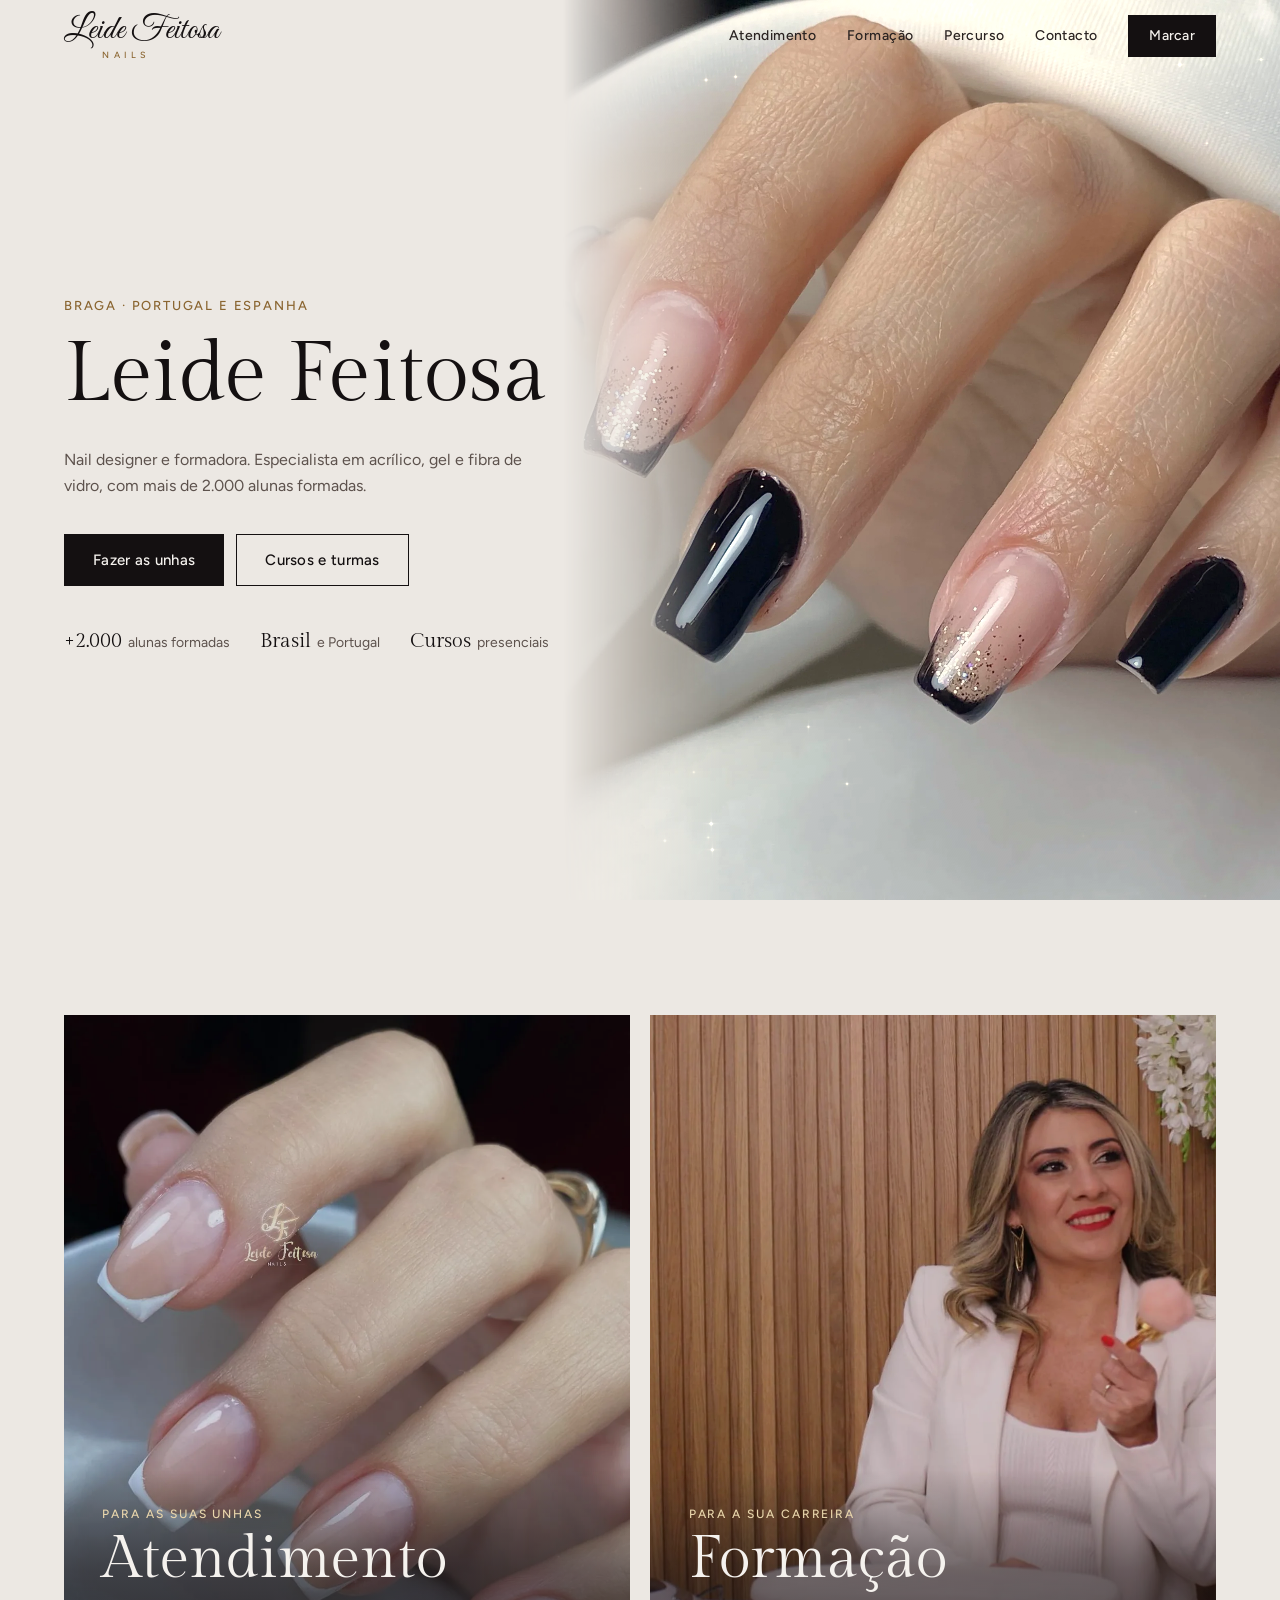
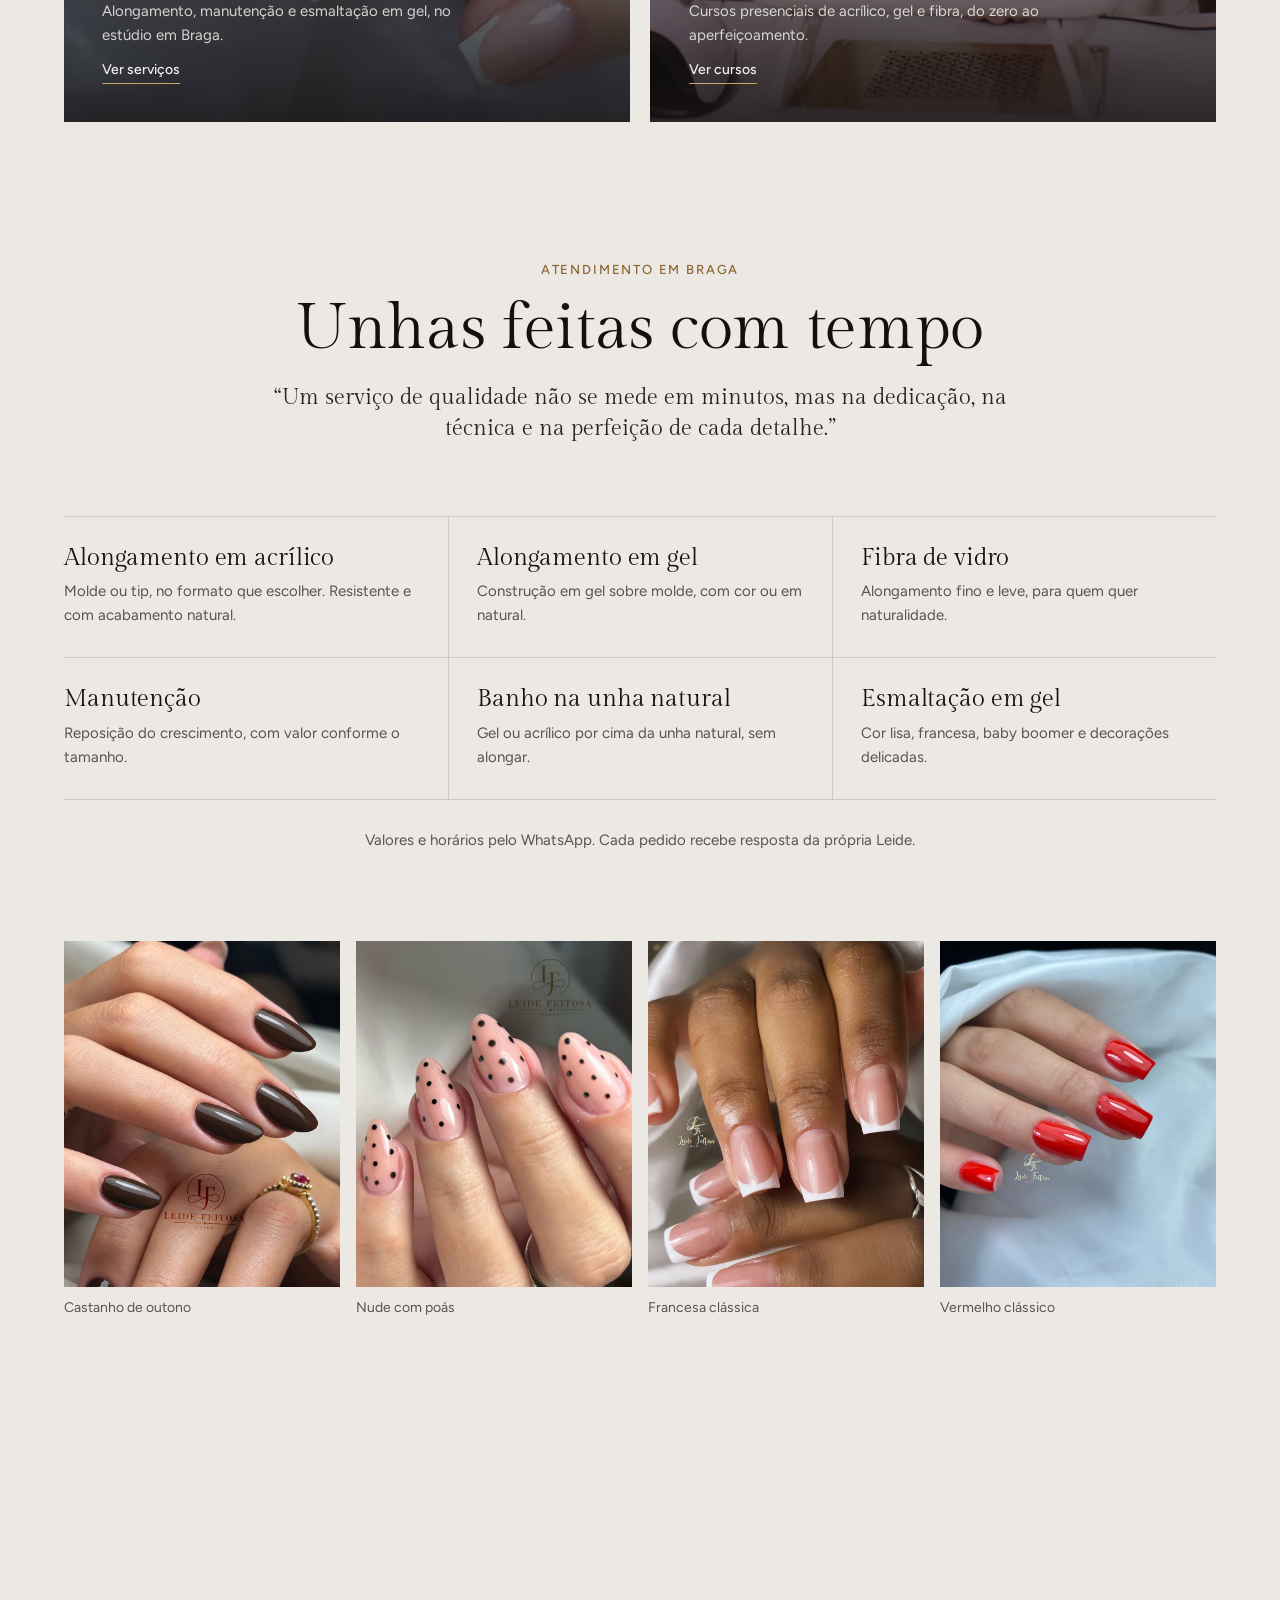
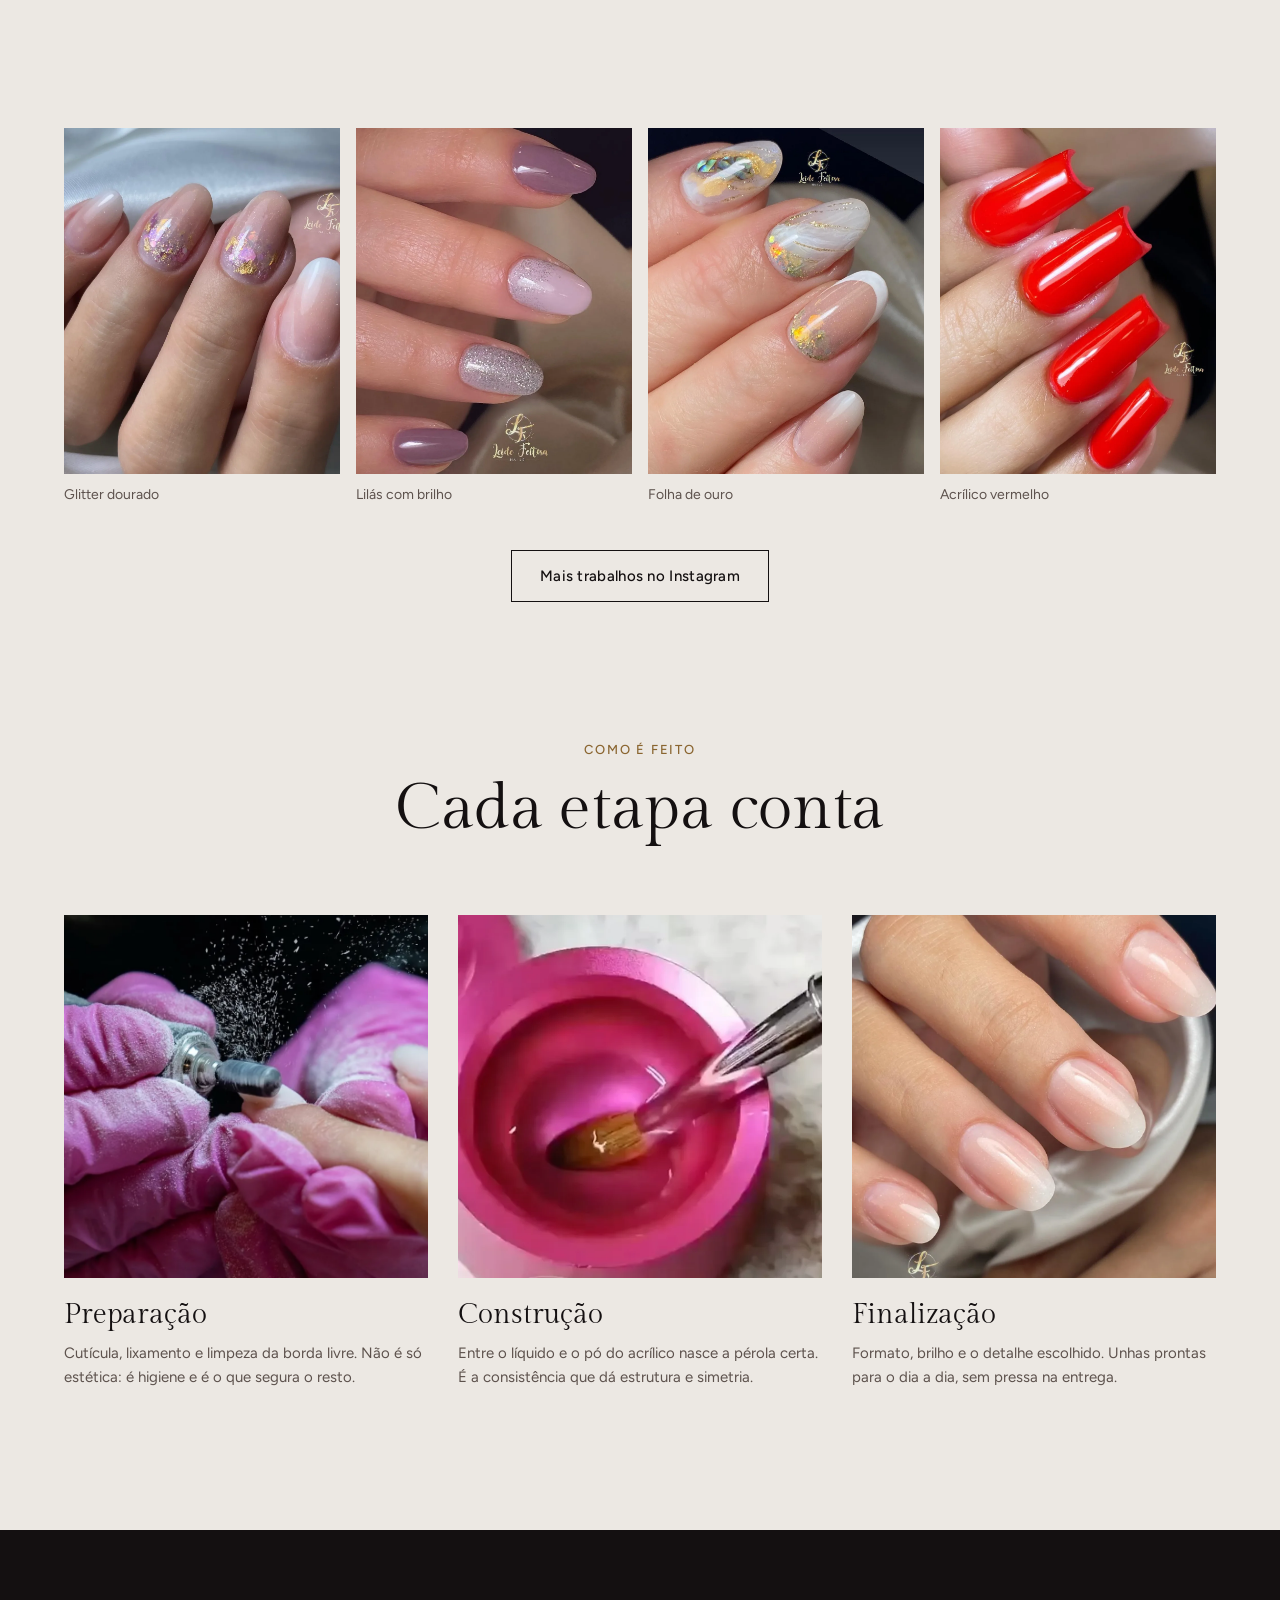
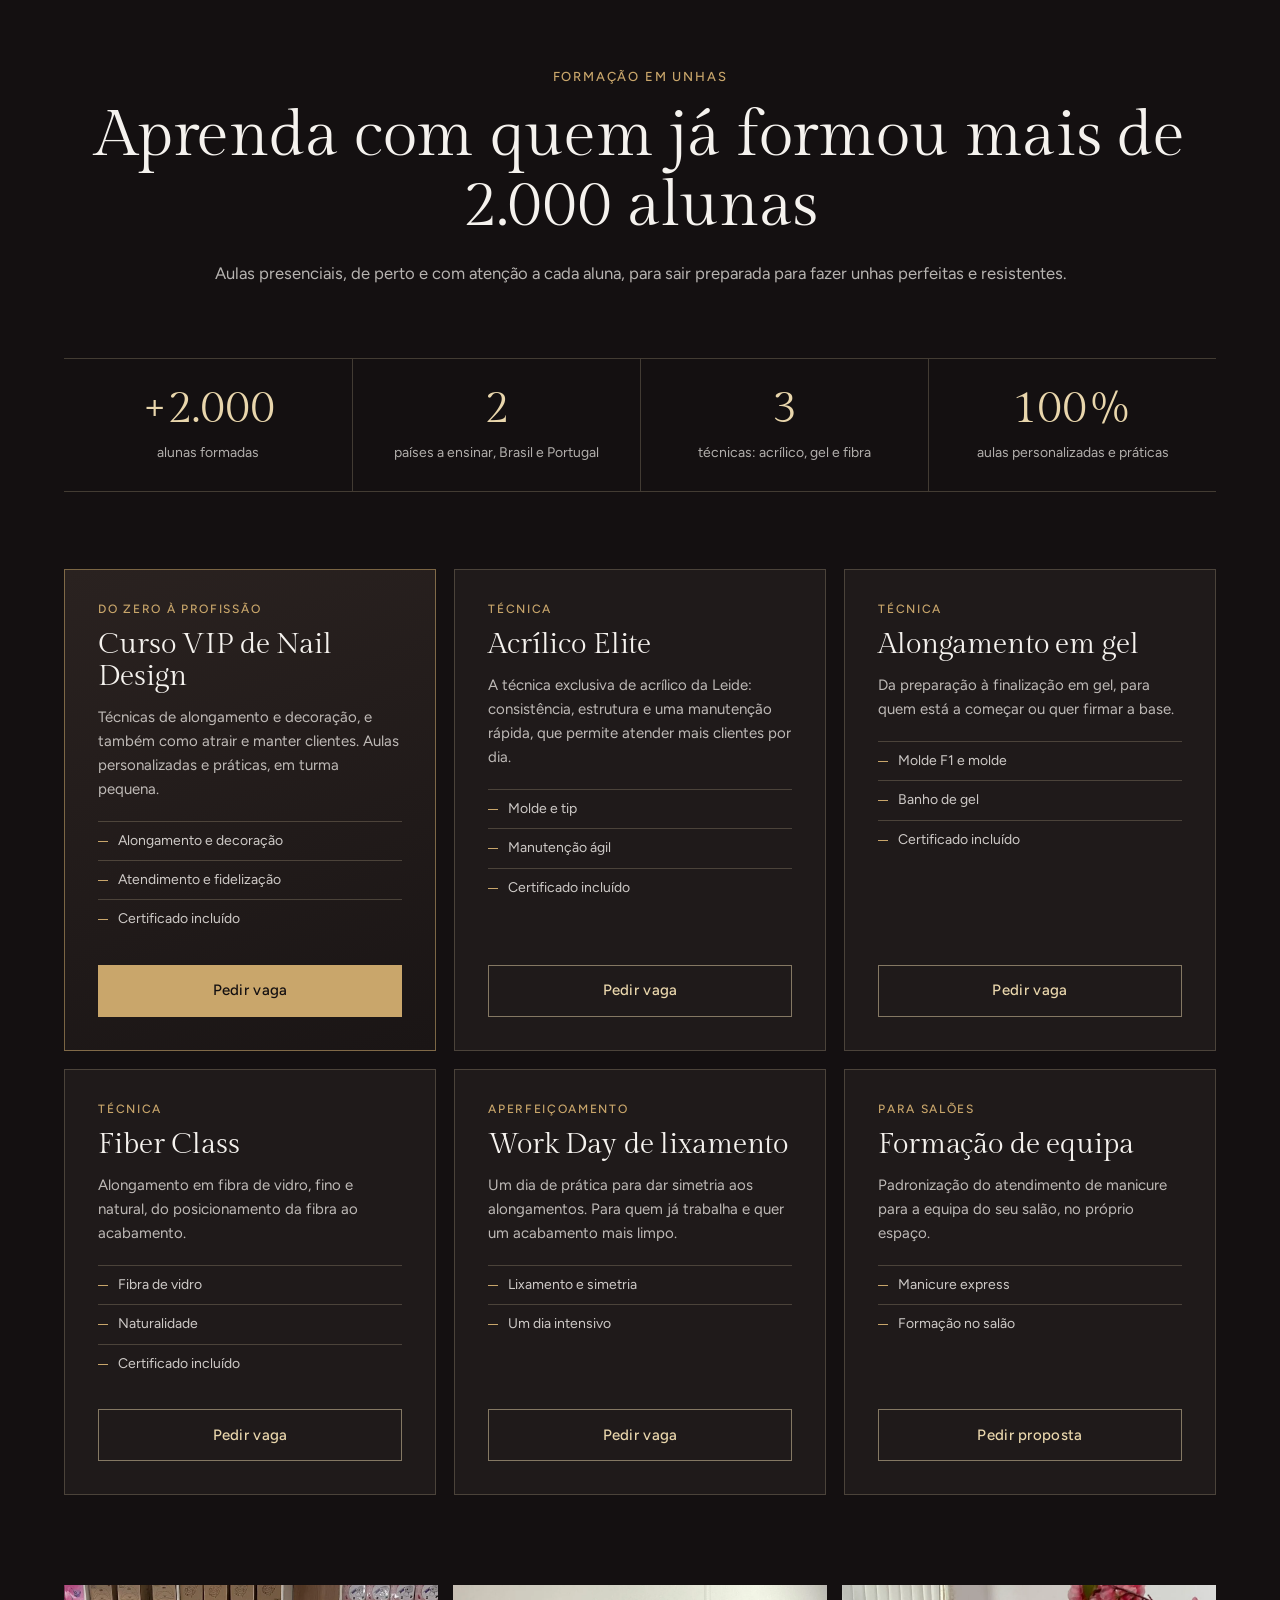
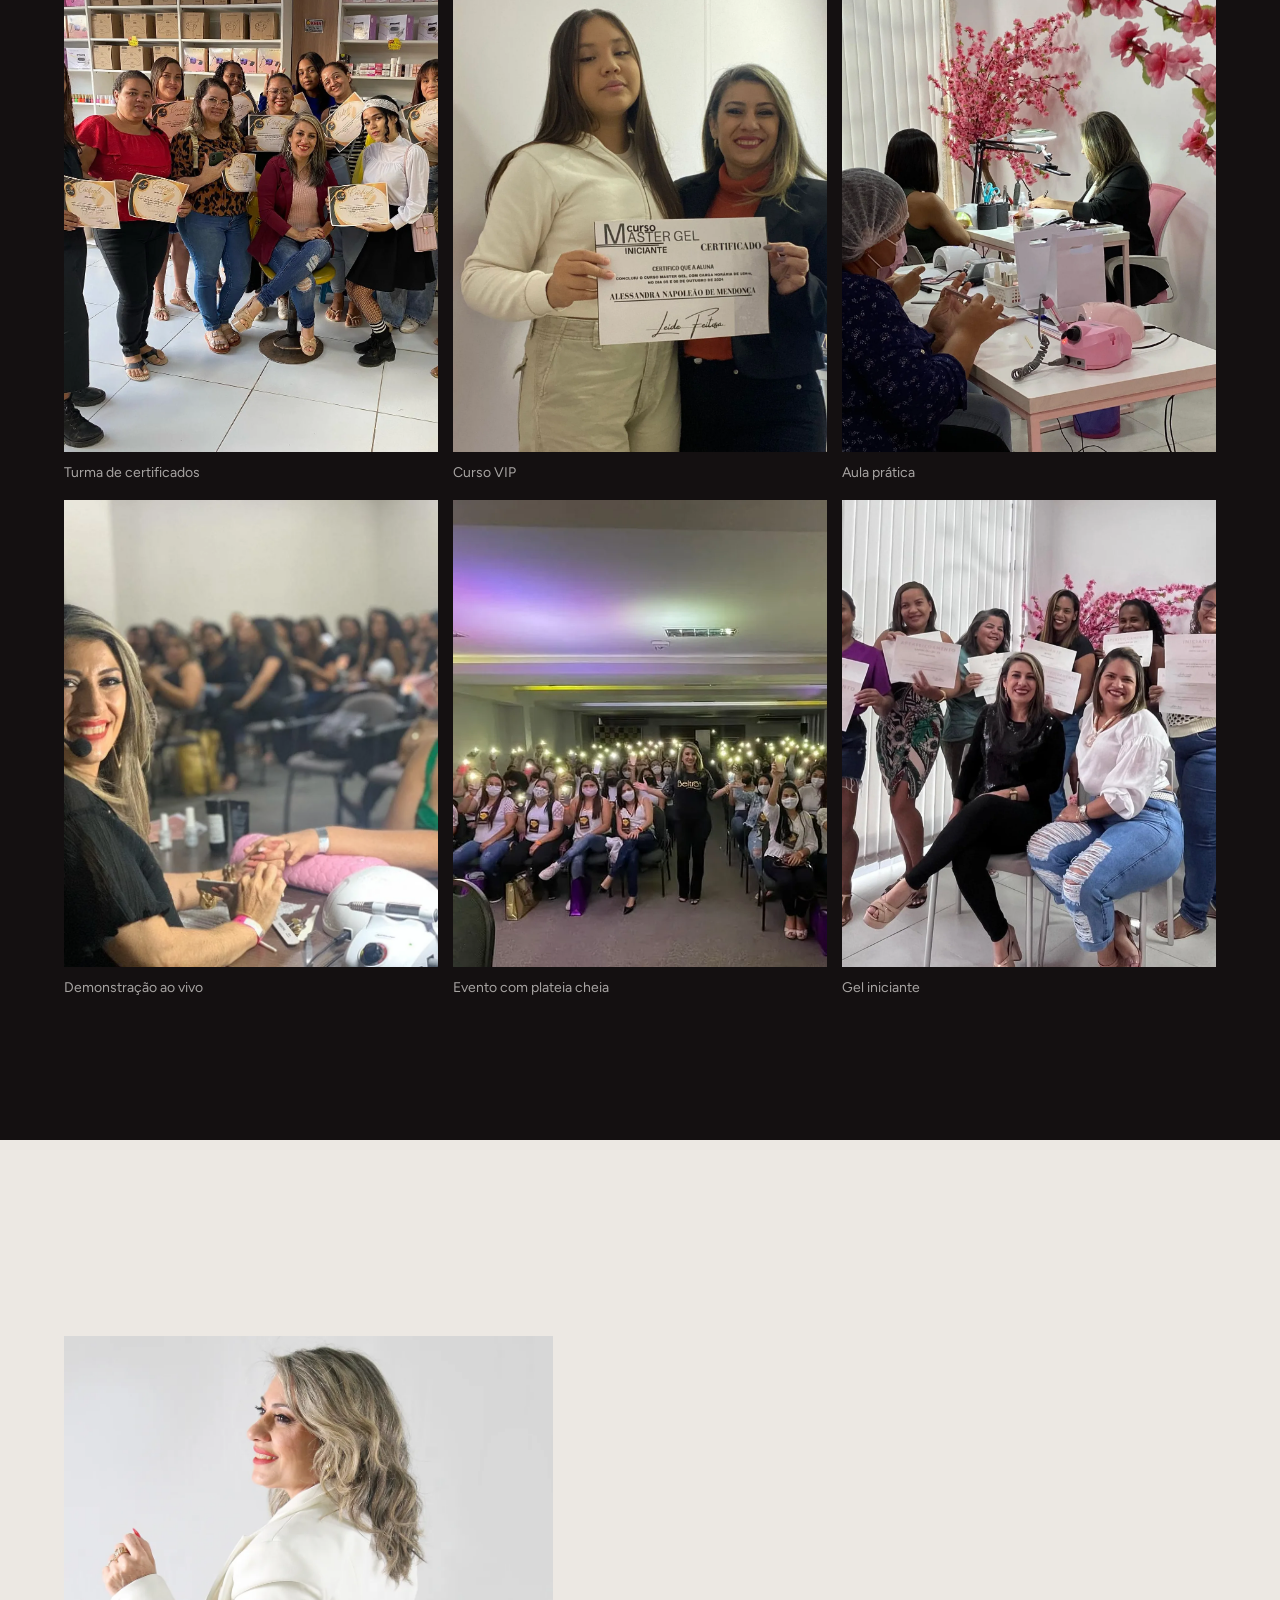
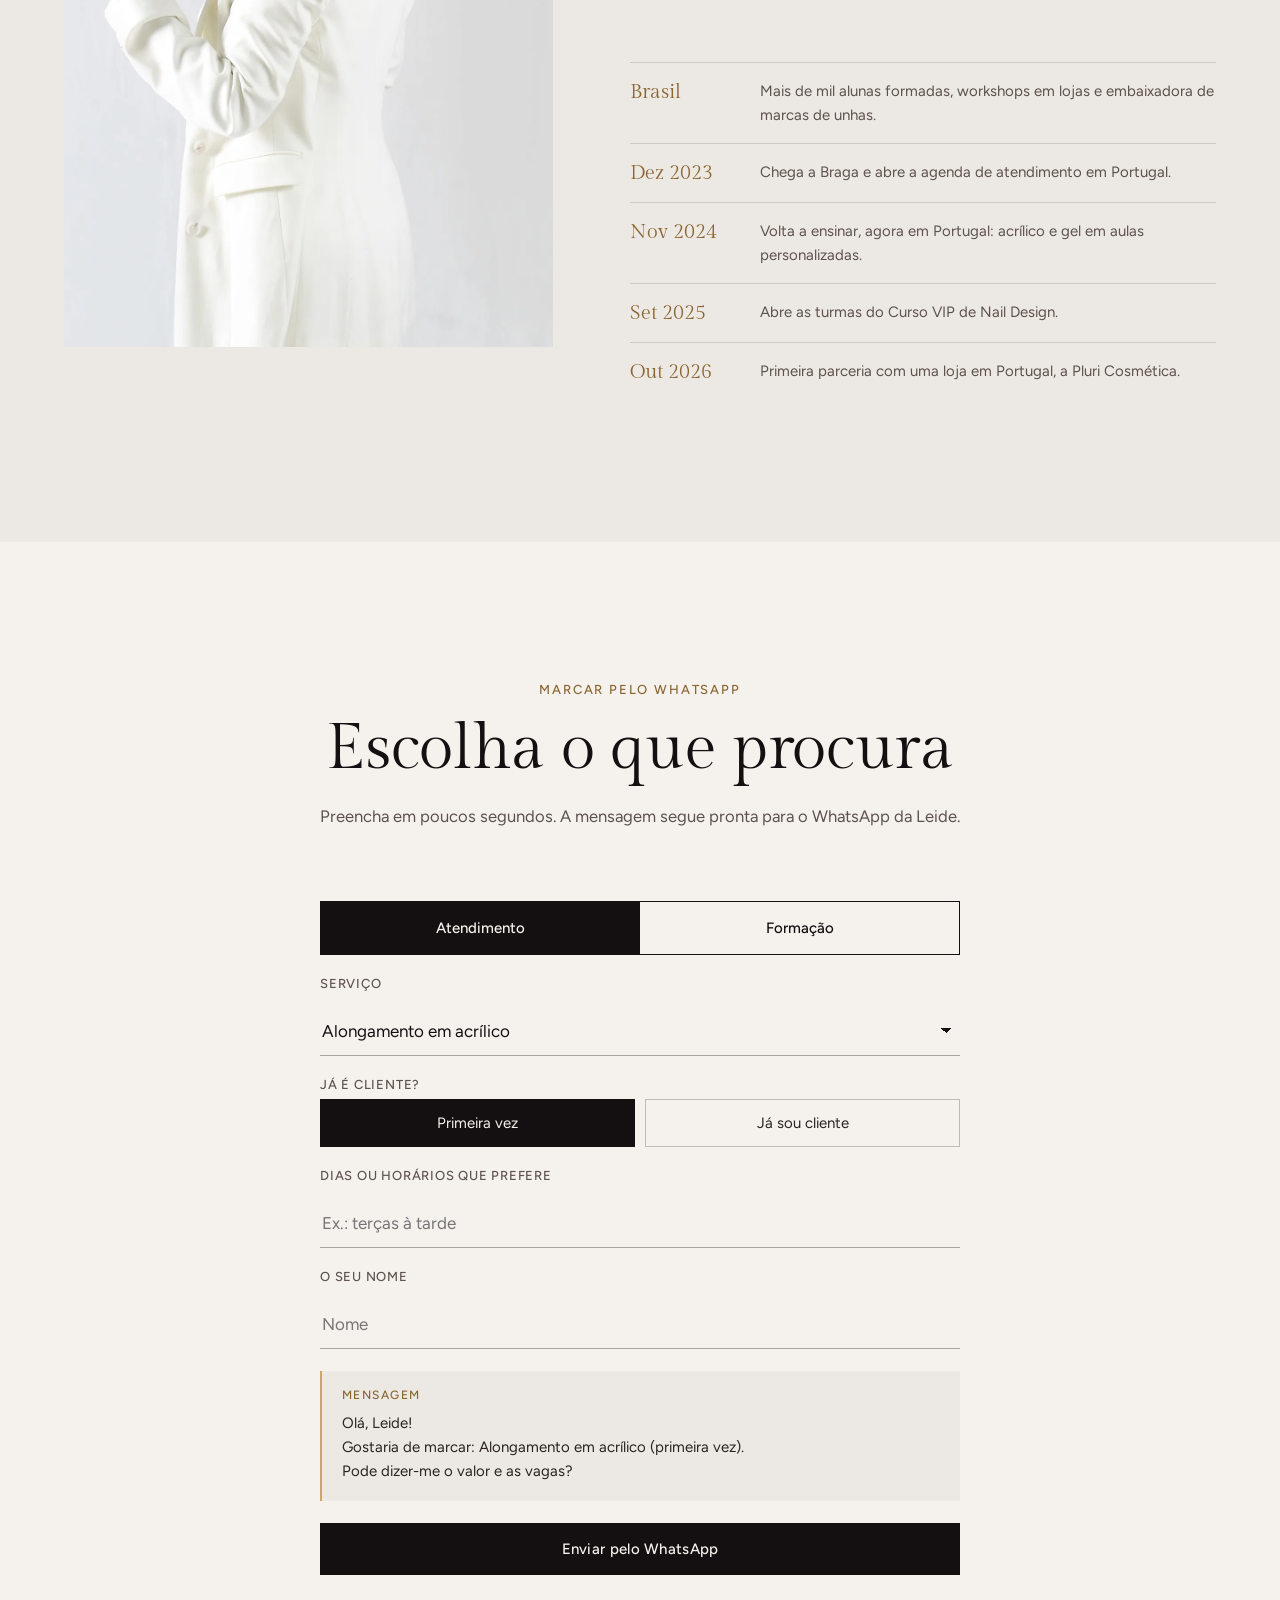
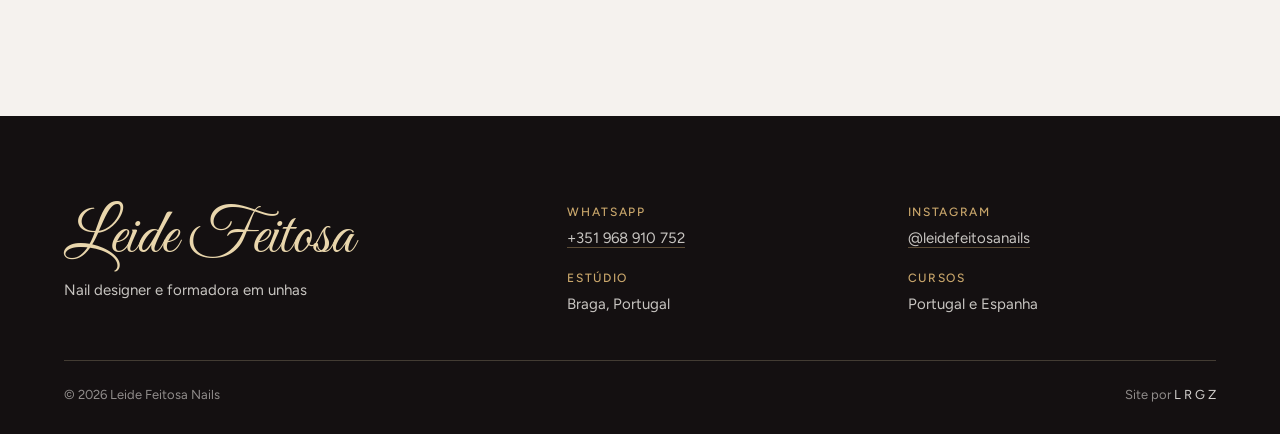
==== index.html @ bc2f5271 "Prévia do site da Leide Feitosa: atendimento + formação, hero com brilho de cetim em shader/MP4 Co-A" ====
<!doctype html>
<html lang="pt-PT">
<head>
<meta charset="utf-8">
<meta name="viewport" content="width=device-width, initial-scale=1, viewport-fit=cover">
<title>Leide Feitosa · Nail Designer e Formadora em Braga</title>
<meta name="description" content="Unhas em acrílico, gel e fibra de vidro em Braga, e cursos presenciais de nail design com a Leide Feitosa, formadora com mais de 2.000 alunas.">
<meta name="robots" content="noindex, nofollow">
<meta name="theme-color" content="#ece8e3">
<meta property="og:title" content="Leide Feitosa · Nail Designer e Formadora">
<meta property="og:description" content="Atendimento em Braga e cursos presenciais de acrílico, gel e fibra.">
<meta property="og:image" content="https://azeugral.github.io/leide-feitosa/assets/img/og.jpg?v=1">
<link rel="icon" href="favicon.svg" type="image/svg+xml">
<link rel="preconnect" href="https://fonts.googleapis.com">
<link rel="preconnect" href="https://fonts.gstatic.com" crossorigin>
<link href="https://fonts.googleapis.com/css2?family=Figtree:wght@400;500;600&family=Gilda+Display&family=Great+Vibes&display=swap" rel="stylesheet">
<link rel="preload" as="image" href="assets/img/hero.webp">
<link rel="stylesheet" href="assets/css/site.css?v=1">
</head>
<body>

<header class="nav" id="nav">
  <a class="marca" href="#topo" aria-label="Leide Feitosa Nails, início">
    <span class="marca-nome">Leide Feitosa</span>
    <span class="marca-sub">Nails</span>
  </a>
  <nav class="nav-links" id="menu" aria-label="Secções">
    <a href="#atendimento">Atendimento</a>
    <a href="#formacao">Formação</a>
    <a href="#percurso">Percurso</a>
    <a href="#marcar">Contacto</a>
    <a class="btn btn-verniz nav-cta" href="#marcar"><span>Marcar</span></a>
  </nav>
  <button class="nav-abrir" id="abrir" aria-expanded="false" aria-controls="menu"><span></span><span></span><span class="sr">Menu</span></button>
</header>

<main>
<section class="hero" id="topo">
  <div class="hero-arte" id="heroArte" data-foco="0.5,0.33">
    <img class="hero-foto" src="assets/img/hero.webp" alt="Mão sobre cetim branco com unhas quadradas em preto brilhante e francesa preta com glitter" width="1800" height="3200">
  </div>
  <div class="hero-texto">
    <p class="hero-local e e1">Braga · Portugal e Espanha</p>
    <h1 class="hero-nome"><span class="linha"><span class="e e2">Leide Feitosa</span></span></h1>
    <p class="hero-sub e e3">Nail designer e formadora. Especialista em acrílico, gel e fibra de vidro, com mais de 2.000 alunas formadas.</p>
    <div class="hero-botoes e e4">
      <a class="btn btn-verniz" href="#atendimento"><span>Fazer as unhas</span></a>
      <a class="btn btn-contorno" href="#formacao"><span>Cursos e turmas</span></a>
    </div>
    <ul class="hero-info e e5">
      <li><b>+2.000</b> alunas formadas</li>
      <li><b>Brasil</b> e Portugal</li>
      <li><b>Cursos</b> presenciais</li>
    </ul>
  </div>
</section>

<section class="portas" aria-label="Atendimento ou formação">
  <a class="porta r" href="#atendimento">
    <span class="porta-img"><img src="assets/img/porta-atendimento.webp" alt="Unhas em francesa clássica sobre cetim" loading="lazy" width="1100" height="1375"></span>
    <span class="porta-txt">
      <span class="porta-chapeu">Para as suas unhas</span>
      <span class="porta-tit">Atendimento</span>
      <span class="porta-desc">Alongamento, manutenção e esmaltação em gel, no estúdio em Braga.</span>
      <span class="porta-link">Ver serviços</span>
    </span>
  </a>
  <a class="porta r" href="#formacao">
    <span class="porta-img"><img src="assets/img/porta-formacao.webp" alt="Leide Feitosa a demonstrar uma técnica na mesa de trabalho" loading="lazy" width="1100" height="1375"></span>
    <span class="porta-txt">
      <span class="porta-chapeu">Para a sua carreira</span>
      <span class="porta-tit">Formação</span>
      <span class="porta-desc">Cursos presenciais de acrílico, gel e fibra, do zero ao aperfeiçoamento.</span>
      <span class="porta-link">Ver cursos</span>
    </span>
  </a>
</section>

<section class="sec atendimento" id="atendimento">
  <div class="cab r">
    <p class="chapeu">Atendimento em Braga</p>
    <h2>Unhas feitas com tempo</h2>
    <p class="cab-txt">“Um serviço de qualidade não se mede em minutos, mas na dedicação, na técnica e na perfeição de cada detalhe.”</p>
  </div>

  <ul class="servicos">
    <li class="r"><h3>Alongamento em acrílico</h3><p>Molde ou tip, no formato que escolher. Resistente e com acabamento natural.</p></li>
    <li class="r"><h3>Alongamento em gel</h3><p>Construção em gel sobre molde, com cor ou em natural.</p></li>
    <li class="r"><h3>Fibra de vidro</h3><p>Alongamento fino e leve, para quem quer naturalidade.</p></li>
    <li class="r"><h3>Manutenção</h3><p>Reposição do crescimento, com valor conforme o tamanho.</p></li>
    <li class="r"><h3>Banho na unha natural</h3><p>Gel ou acrílico por cima da unha natural, sem alongar.</p></li>
    <li class="r"><h3>Esmaltação em gel</h3><p>Cor lisa, francesa, baby boomer e decorações delicadas.</p></li>
  </ul>
  <p class="servicos-nota r">Valores e horários pelo WhatsApp. Cada pedido recebe resposta da própria Leide.</p>

  <div class="trabalhos">
    <figure class="r"><img src="assets/img/t-marrom.webp" alt="Unhas amendoadas em castanho chocolate" loading="lazy" width="1080" height="1350"><figcaption>Castanho de outono</figcaption></figure>
    <figure class="r"><img src="assets/img/t-poas.webp" alt="Unhas nude rosado com poás pretos" loading="lazy" width="1080" height="1350"><figcaption>Nude com poás</figcaption></figure>
    <figure class="r"><img src="assets/img/t-francesa.webp" alt="Francesa clássica em unhas quadradas" loading="lazy" width="1080" height="1350"><figcaption>Francesa clássica</figcaption></figure>
    <figure class="r"><img src="assets/img/t-vermelho.webp" alt="Unhas vermelhas brilhantes" loading="lazy" width="1080" height="1350"><figcaption>Vermelho clássico</figcaption></figure>
    <figure class="r"><img src="assets/img/t-natural.webp" alt="Unhas em baby boomer natural" loading="lazy" width="1080" height="1350"><figcaption>Baby boomer</figcaption></figure>
    <figure class="r"><img src="assets/img/t-preto.webp" alt="Unhas pretas em gel" loading="lazy" width="1080" height="1350"><figcaption>Preto em gel</figcaption></figure>
    <figure class="r"><img src="assets/img/t-azul.webp" alt="Unhas em azul cobalto" loading="lazy" width="1080" height="1350"><figcaption>Azul cobalto</figcaption></figure>
    <figure class="r"><img src="assets/img/t-francesa-marrom.webp" alt="Francesa em castanho com unha de destaque" loading="lazy" width="1080" height="1350"><figcaption>Francesa castanha</figcaption></figure>
    <figure class="r"><img src="assets/img/t-glitter.webp" alt="Unhas nude com glitter dourado" loading="lazy" width="1080" height="1350"><figcaption>Glitter dourado</figcaption></figure>
    <figure class="r"><img src="assets/img/t-lilas.webp" alt="Unhas lilás com glitter" loading="lazy" width="1080" height="1350"><figcaption>Lilás com brilho</figcaption></figure>
    <figure class="r"><img src="assets/img/t-folha-ouro.webp" alt="Unhas com folha de ouro" loading="lazy" width="1080" height="1350"><figcaption>Folha de ouro</figcaption></figure>
    <figure class="r"><img src="assets/img/t-acrilico-vermelho.webp" alt="Alongamento em acrílico vermelho quadrado" loading="lazy" width="1080" height="1350"><figcaption>Acrílico vermelho</figcaption></figure>
  </div>
  <p class="ver-mais r"><a class="btn btn-contorno" href="https://www.instagram.com/leidefeitosanails/" target="_blank" rel="noopener"><span>Mais trabalhos no Instagram</span></a></p>
</section>

<section class="sec etapas">
  <div class="cab r">
    <p class="chapeu">Como é feito</p>
    <h2>Cada etapa conta</h2>
  </div>
  <ol class="etapas-lista">
    <li class="r">
      <img src="assets/img/etapa-lixa.webp" alt="Preparação da unha com broca" loading="lazy" width="800" height="800">
      <h3>Preparação</h3>
      <p>Cutícula, lixamento e limpeza da borda livre. Não é só estética: é higiene e é o que segura o resto.</p>
    </li>
    <li class="r">
      <img src="assets/img/etapa-acrilico.webp" alt="Pincel a recolher a pérola de acrílico" loading="lazy" width="640" height="640">
      <h3>Construção</h3>
      <p>Entre o líquido e o pó do acrílico nasce a pérola certa. É a consistência que dá estrutura e simetria.</p>
    </li>
    <li class="r">
      <img src="assets/img/t-natural.webp" alt="Unhas finalizadas em tom natural" loading="lazy" width="1080" height="1350">
      <h3>Finalização</h3>
      <p>Formato, brilho e o detalhe escolhido. Unhas prontas para o dia a dia, sem pressa na entrega.</p>
    </li>
  </ol>
</section>

<section class="sec formacao" id="formacao">
  <div class="cab r">
    <p class="chapeu">Formação em unhas</p>
    <h2>Aprenda com quem já formou mais de 2.000 alunas</h2>
    <p class="cab-txt">Aulas presenciais, de perto e com atenção a cada aluna, para sair preparada para fazer unhas perfeitas e resistentes.</p>
  </div>

  <ul class="numeros r">
    <li><b>+2.000</b><span>alunas formadas</span></li>
    <li><b>2</b><span>países a ensinar, Brasil e Portugal</span></li>
    <li><b>3</b><span>técnicas: acrílico, gel e fibra</span></li>
    <li><b>100%</b><span>aulas personalizadas e práticas</span></li>
  </ul>

  <div class="cursos">
    <article class="curso r destaque">
      <p class="curso-nivel">Do zero à profissão</p>
      <h3>Curso VIP de Nail Design</h3>
      <p>Técnicas de alongamento e decoração, e também como atrair e manter clientes. Aulas personalizadas e práticas, em turma pequena.</p>
      <ul><li>Alongamento e decoração</li><li>Atendimento e fidelização</li><li>Certificado incluído</li></ul>
      <button class="btn btn-champ" data-curso="Curso VIP de Nail Design"><span>Pedir vaga</span></button>
    </article>
    <article class="curso r">
      <p class="curso-nivel">Técnica</p>
      <h3>Acrílico Elite</h3>
      <p>A técnica exclusiva de acrílico da Leide: consistência, estrutura e uma manutenção rápida, que permite atender mais clientes por dia.</p>
      <ul><li>Molde e tip</li><li>Manutenção ágil</li><li>Certificado incluído</li></ul>
      <button class="btn btn-contorno-claro" data-curso="Acrílico Elite"><span>Pedir vaga</span></button>
    </article>
    <article class="curso r">
      <p class="curso-nivel">Técnica</p>
      <h3>Alongamento em gel</h3>
      <p>Da preparação à finalização em gel, para quem está a começar ou quer firmar a base.</p>
      <ul><li>Molde F1 e molde</li><li>Banho de gel</li><li>Certificado incluído</li></ul>
      <button class="btn btn-contorno-claro" data-curso="Alongamento em gel"><span>Pedir vaga</span></button>
    </article>
    <article class="curso r">
      <p class="curso-nivel">Técnica</p>
      <h3>Fiber Class</h3>
      <p>Alongamento em fibra de vidro, fino e natural, do posicionamento da fibra ao acabamento.</p>
      <ul><li>Fibra de vidro</li><li>Naturalidade</li><li>Certificado incluído</li></ul>
      <button class="btn btn-contorno-claro" data-curso="Fiber Class (fibra de vidro)"><span>Pedir vaga</span></button>
    </article>
    <article class="curso r">
      <p class="curso-nivel">Aperfeiçoamento</p>
      <h3>Work Day de lixamento</h3>
      <p>Um dia de prática para dar simetria aos alongamentos. Para quem já trabalha e quer um acabamento mais limpo.</p>
      <ul><li>Lixamento e simetria</li><li>Um dia intensivo</li></ul>
      <button class="btn btn-contorno-claro" data-curso="Work Day de lixamento"><span>Pedir vaga</span></button>
    </article>
    <article class="curso r">
      <p class="curso-nivel">Para salões</p>
      <h3>Formação de equipa</h3>
      <p>Padronização do atendimento de manicure para a equipa do seu salão, no próprio espaço.</p>
      <ul><li>Manicure express</li><li>Formação no salão</li></ul>
      <button class="btn btn-contorno-claro" data-curso="Formação de equipa para salão"><span>Pedir proposta</span></button>
    </article>
  </div>
  <p class="cursos-dica">Deslize para ver os seis cursos</p>

  <div class="turmas">
    <figure class="r"><img src="assets/img/turma-certificados.webp" alt="Turma de alunas com os certificados na mão" loading="lazy" width="1200" height="1500"><figcaption>Turma de certificados</figcaption></figure>
    <figure class="r"><img src="assets/img/aluna-vip.webp" alt="Aluna com o certificado ao lado da Leide" loading="lazy" width="1200" height="1500"><figcaption>Curso VIP</figcaption></figure>
    <figure class="r"><img src="assets/img/turma-pratica.webp" alt="Alunas em prática nas mesas de manicure" loading="lazy" width="1200" height="1500"><figcaption>Aula prática</figcaption></figure>
    <figure class="r"><img src="assets/img/evento-palco.webp" alt="Leide a demonstrar ao vivo num evento" loading="lazy" width="960" height="1200"><figcaption>Demonstração ao vivo</figcaption></figure>
    <figure class="r"><img src="assets/img/evento-plateia.webp" alt="Plateia de um evento de unhas com as lanternas acesas" loading="lazy" width="843" height="1054"><figcaption>Evento com plateia cheia</figcaption></figure>
    <figure class="r"><img src="assets/img/turma-gel.webp" alt="Turma do curso de gel com certificados" loading="lazy" width="1200" height="1500"><figcaption>Gel iniciante</figcaption></figure>
  </div>
</section>

<section class="sec percurso" id="percurso">
  <div class="percurso-grade">
    <figure class="percurso-retrato r">
      <img src="assets/img/retrato.webp" alt="Leide Feitosa de blazer branco" loading="lazy" width="1100" height="1375">
    </figure>
    <div class="percurso-txt">
      <div class="cab cab-esq r">
        <p class="chapeu">Percurso</p>
        <h2>De Pernambuco a Braga</h2>
      </div>
      <blockquote class="r">“Não coleciono certificados. Coleciono experiências que fazem de mim uma profissional que gosta de evoluir sempre.”</blockquote>
      <ol class="linha-tempo">
        <li class="r"><b>Brasil</b><p>Mais de mil alunas formadas, workshops em lojas e embaixadora de marcas de unhas.</p></li>
        <li class="r"><b>Dez 2023</b><p>Chega a Braga e abre a agenda de atendimento em Portugal.</p></li>
        <li class="r"><b>Nov 2024</b><p>Volta a ensinar, agora em Portugal: acrílico e gel em aulas personalizadas.</p></li>
        <li class="r"><b>Set 2025</b><p>Abre as turmas do Curso VIP de Nail Design.</p></li>
        <li class="r"><b>Out 2026</b><p>Primeira parceria com uma loja em Portugal, a Pluri Cosmética.</p></li>
      </ol>
    </div>
  </div>
</section>

<section class="sec marcar" id="marcar">
  <div class="cab r">
    <p class="chapeu">Marcar pelo WhatsApp</p>
    <h2>Escolha o que procura</h2>
    <p class="cab-txt">Preencha em poucos segundos. A mensagem segue pronta para o WhatsApp da Leide.</p>
  </div>

  <form class="pedido r" id="pedido" novalidate>
    <div class="abas" role="tablist">
      <button type="button" role="tab" class="aba" id="aba-a" aria-selected="true" aria-controls="painel-a" data-aba="atendimento">Atendimento</button>
      <button type="button" role="tab" class="aba" id="aba-f" aria-selected="false" aria-controls="painel-f" data-aba="formacao">Formação</button>
    </div>

    <div class="painel" id="painel-a" role="tabpanel" aria-labelledby="aba-a">
      <label class="campo"><span>Serviço</span>
        <select name="servico">
          <option>Alongamento em acrílico</option><option>Alongamento em gel</option><option>Fibra de vidro</option>
          <option>Manutenção</option><option>Banho na unha natural</option><option>Esmaltação em gel</option><option>Ainda não sei</option>
        </select></label>
      <fieldset class="campo"><legend>Já é cliente?</legend>
        <div class="opcoes"><label><input type="radio" name="cliente" value="primeira vez" checked><span>Primeira vez</span></label><label><input type="radio" name="cliente" value="já sou cliente"><span>Já sou cliente</span></label></div>
      </fieldset>
      <label class="campo"><span>Dias ou horários que prefere</span><input name="quando" placeholder="Ex.: terças à tarde" autocomplete="off"></label>
    </div>

    <div class="painel" id="painel-f" role="tabpanel" aria-labelledby="aba-f" hidden>
      <label class="campo"><span>Curso</span>
        <select name="curso">
          <option>Curso VIP de Nail Design</option><option>Acrílico Elite</option><option>Alongamento em gel</option>
          <option>Fiber Class (fibra de vidro)</option><option>Work Day de lixamento</option><option>Formação de equipa para salão</option><option>Ainda não sei</option>
        </select></label>
      <fieldset class="campo"><legend>Experiência</legend>
        <div class="opcoes"><label><input type="radio" name="nivel" value="nunca fiz unhas" checked><span>Nunca fiz unhas</span></label><label><input type="radio" name="nivel" value="já trabalho com unhas"><span>Já trabalho</span></label></div>
      </fieldset>
      <fieldset class="campo"><legend>Onde</legend>
        <div class="opcoes"><label><input type="radio" name="pais" value="Portugal" checked><span>Portugal</span></label><label><input type="radio" name="pais" value="Espanha"><span>Espanha</span></label></div>
      </fieldset>
    </div>

    <label class="campo"><span>O seu nome</span><input name="nome" autocomplete="given-name" placeholder="Nome"></label>
    <div class="previa" aria-live="polite"><span>Mensagem</span><p id="previa"></p></div>
    <button class="btn btn-verniz btn-largo" type="submit"><span>Enviar pelo WhatsApp</span></button>
  </form>
</section>
</main>

<footer class="rodape">
  <div class="rodape-grade">
    <div>
      <p class="marca-nome rodape-nome">Leide Feitosa</p>
      <p class="rodape-sub">Nail designer e formadora em unhas</p>
    </div>
    <ul class="rodape-info">
      <li><span>WhatsApp</span><a href="https://wa.me/351968910752" target="_blank" rel="noopener">+351 968 910 752</a></li>
      <li><span>Instagram</span><a href="https://www.instagram.com/leidefeitosanails/" target="_blank" rel="noopener">@leidefeitosanails</a></li>
      <li><span>Estúdio</span>Braga, Portugal</li>
      <li><span>Cursos</span>Portugal e Espanha</li>
    </ul>
  </div>
  <div class="rodape-fim">
    <p>© <span id="ano">2026</span> Leide Feitosa Nails</p>
    <p>Site por <a href="https://lrgz.com.br" target="_blank" rel="noopener">L R G Z</a></p>
  </div>
</footer>

<a class="whats-fixo" href="#marcar" aria-label="Marcar pelo WhatsApp"><svg viewBox="0 0 24 24" aria-hidden="true"><path d="M12 2.2A9.7 9.7 0 0 0 3.7 16.9L2.3 21.8l5-1.3A9.7 9.7 0 1 0 12 2.2Zm0 17.7a8 8 0 0 1-4.1-1.1l-.3-.2-3 .8.8-2.9-.2-.3A8 8 0 1 1 12 19.9Zm4.4-6c-.2-.1-1.4-.7-1.7-.8-.2-.1-.4-.1-.5.1l-.8 1c-.1.2-.3.2-.5.1a6.6 6.6 0 0 1-3.3-2.9c-.2-.4.2-.4.7-1.3.1-.2 0-.3 0-.4l-.8-1.8c-.2-.5-.4-.4-.5-.4h-.5a.9.9 0 0 0-.7.3 2.8 2.8 0 0 0-.9 2.1 4.9 4.9 0 0 0 1 2.6 11.2 11.2 0 0 0 4.3 3.8c1.6.7 2.2.7 3 .6a2.6 2.6 0 0 0 1.7-1.2 2.1 2.1 0 0 0 .2-1.2c-.1-.1-.3-.2-.5-.3Z"/></svg></a>

<script src="assets/js/brilho.js?v=1"></script>
<script src="assets/js/site.js?v=1"></script>
</body>
</html>
---- assets/css/site.css ----
/* Leide Feitosa Nails. Cetim quente da foto do topo, verniz preto e o champanhe do logo dela. */
:root{
  --cetim:#ece8e3; --cetim-2:#f5f2ee; --cetim-3:#e2ddd6;
  --verniz:#141011; --verniz-2:#1f1a1a; --tinta:#2a2321; --tinta-2:#5d524d;
  --nude:#d8b9aa; --champ:#c9a66b; --champ-claro:#e9d6ac; --champ-txt:#8a6530;
  --linha:rgba(20,16,17,.14); --linha-clara:rgba(233,214,172,.22);
  --serif:'Gilda Display',Georgia,serif; --sans:'Figtree',system-ui,sans-serif; --script:'Great Vibes',cursive;
  --ease:cubic-bezier(.16,.84,.32,1);
  --pad:clamp(16px,5vw,72px);
  --nav-h:72px;
}
*,*::before,*::after{box-sizing:border-box}
[hidden]{display:none!important}
html{scroll-behavior:smooth;-webkit-text-size-adjust:100%}
body{margin:0;background:var(--cetim);color:var(--tinta);font:400 16px/1.6 var(--sans);overflow-x:hidden}
img{display:block;max-width:100%;height:auto}
a{color:inherit}
h1,h2,h3{font-family:var(--serif);font-weight:400;margin:0;line-height:1.08;letter-spacing:-.005em}
p{margin:0}
.sr{position:absolute;width:1px;height:1px;overflow:hidden;clip:rect(0 0 0 0)}
:focus-visible{outline:2px solid var(--champ);outline-offset:3px}

/* ---------- botões: retos, com o reflexo de verniz a correr ---------- */
.btn{--bg:var(--verniz);--fg:var(--cetim-2);--bd:var(--verniz);
  position:relative;display:inline-flex;align-items:center;justify-content:center;gap:.6em;
  min-height:52px;padding:0 28px;border:1px solid var(--bd);border-radius:0;background:var(--bg);color:var(--fg);
  font:500 15px/1 var(--sans);letter-spacing:.02em;text-decoration:none;cursor:pointer;overflow:hidden;isolation:isolate;
  transition:background .35s var(--ease),color .35s var(--ease),border-color .35s var(--ease),transform .3s var(--ease)}
.btn::after{content:"";position:absolute;inset:-20% auto -20% -60%;width:38%;z-index:-1;
  background:linear-gradient(100deg,transparent,rgba(255,248,232,.32) 45%,rgba(255,248,232,.06) 60%,transparent);
  transform:skewX(-18deg) translateX(0);transition:transform .7s var(--ease)}
.btn:hover::after{transform:skewX(-18deg) translateX(520%)}
.btn:active{transform:translateY(1px) scale(.99)}
.btn-verniz:hover{--bg:#2b2222}
.btn-contorno{--bg:transparent;--fg:var(--verniz)}
.btn-contorno::after{background:linear-gradient(100deg,transparent,rgba(201,166,107,.28) 50%,transparent)}
.btn-contorno:hover{--bg:var(--verniz);--fg:var(--cetim-2)}
.btn-champ{--bg:var(--champ);--fg:var(--verniz);--bd:var(--champ)}
.btn-champ:hover{--bg:var(--champ-claro);--bd:var(--champ-claro)}
.btn-contorno-claro{--bg:transparent;--fg:var(--champ-claro);--bd:rgba(233,214,172,.5)}
.btn-contorno-claro:hover{--bg:var(--champ-claro);--fg:var(--verniz);--bd:var(--champ-claro)}
.btn-largo{width:100%}

/* ---------- nav ---------- */
.nav{position:fixed;inset:0 0 auto;z-index:50;height:var(--nav-h);display:flex;align-items:center;justify-content:space-between;
  padding:0 var(--pad);transition:background .4s var(--ease),box-shadow .4s var(--ease),transform .5s var(--ease)}
.nav.solida{background:rgba(236,232,227,.92);-webkit-backdrop-filter:blur(10px);backdrop-filter:blur(10px);box-shadow:0 1px 0 var(--linha)}
.marca{display:flex;flex-direction:column;align-items:flex-start;text-decoration:none;line-height:1}
.marca-nome{font:400 34px/1 var(--script);color:var(--verniz);white-space:nowrap}
.marca-sub{font:500 9px/1 var(--sans);letter-spacing:.5em;text-transform:uppercase;color:var(--champ-txt);margin:2px 0 0 38px}
.nav-links{display:flex;align-items:center;gap:clamp(18px,2.4vw,36px)}
.nav-links a:not(.btn){font:500 14px/1 var(--sans);letter-spacing:.03em;text-decoration:none;position:relative;padding:6px 0}
.nav-links a:not(.btn)::after{content:"";position:absolute;left:0;right:0;bottom:0;height:1px;background:var(--champ);transform:scaleX(0);transform-origin:left;transition:transform .35s var(--ease)}
.nav-links a:not(.btn):hover::after{transform:scaleX(1)}
.nav-cta{min-height:42px;padding:0 20px;font-size:14px}
.nav-abrir{display:none;width:44px;height:44px;border:0;background:none;padding:0;cursor:pointer;position:relative}
.nav-abrir span:not(.sr){position:absolute;left:10px;right:10px;height:1.5px;background:var(--verniz);transition:transform .35s var(--ease)}
.nav-abrir span:nth-child(1){top:17px}.nav-abrir span:nth-child(2){top:26px}
.nav-abrir[aria-expanded="true"] span:nth-child(1){transform:translateY(4.5px) rotate(45deg)}
.nav-abrir[aria-expanded="true"] span:nth-child(2){transform:translateY(-4.5px) rotate(-45deg)}

/* ---------- hero ---------- */
.hero{position:relative;min-height:100vh;min-height:100svh;display:grid;grid-template-columns:minmax(0,44fr) minmax(0,56fr);background:var(--cetim)}
.hero-arte{grid-column:2;grid-row:1;position:relative;height:100vh;height:100svh;overflow:hidden;
  -webkit-mask-image:linear-gradient(to right,transparent 0,#000 22%);mask-image:linear-gradient(to right,transparent 0,#000 22%);
  clip-path:inset(0 0 0 100%);animation:abreArte 1.6s var(--ease) .1s forwards}
.hero-arte img,.hero-arte canvas,.hero-arte video{position:absolute;inset:0;width:100%;height:100%;object-fit:cover;object-position:50% 25%}
.hero-arte canvas,.hero-arte video{opacity:0;transition:opacity .9s var(--ease)}
.hero-arte .vivo{opacity:1}
@keyframes abreArte{to{clip-path:inset(0 0 0 0)}}
.hero-texto{grid-column:1;grid-row:1;position:relative;z-index:2;align-self:center;
  padding:calc(var(--nav-h) + 4vh) 0 6vh var(--pad);margin-right:-5vw}
.hero-local{font:500 13px/1 var(--sans);letter-spacing:.14em;text-transform:uppercase;color:var(--champ-txt);margin-bottom:clamp(14px,2.4vh,24px)}
.hero-nome{font-size:clamp(52px,min(6.6vw,13vh),128px);line-height:.98;color:var(--verniz)}
.hero-nome .linha{display:block;overflow:hidden;padding-bottom:.06em}
.hero-nome .linha>span{display:block}
.hero-sub{max-width:30em;margin-top:clamp(16px,2.8vh,28px);font-size:clamp(16px,1.25vw,19px);color:var(--tinta-2)}
.hero-botoes{display:flex;flex-wrap:wrap;gap:12px;margin-top:clamp(22px,4vh,40px)}
.hero-info{list-style:none;padding:0;margin:clamp(24px,5vh,52px) 0 0;display:flex;flex-wrap:wrap;gap:10px 30px;font-size:14px;color:var(--tinta-2)}
.hero-info li{display:flex;gap:6px;align-items:baseline}
.hero-info b{font:400 20px/1 var(--serif);color:var(--verniz)}
/* entrada em camadas */
.e{opacity:0;transform:translateY(18px);animation:entra 1s var(--ease) forwards}
.hero-nome .e{transform:translateY(105%);opacity:1}
.e1{animation-delay:.55s}.e2{animation-delay:.7s}.e3{animation-delay:.95s}.e4{animation-delay:1.1s}.e5{animation-delay:1.25s}
@keyframes entra{to{opacity:1;transform:none}}
.nav{animation:navEntra .9s var(--ease) .4s both}
@keyframes navEntra{from{opacity:0;transform:translateY(-12px)}}

/* ---------- portas ---------- */
.portas{display:grid;grid-template-columns:1fr 1fr;gap:clamp(12px,1.6vw,24px);padding:clamp(56px,9vw,120px) var(--pad) 0;max-width:1440px;margin:0 auto}
.porta{position:relative;display:block;text-decoration:none;color:var(--cetim-2);overflow:hidden;background:var(--verniz)}
.porta-img{display:block;aspect-ratio:4/5;overflow:hidden}
.porta-img img{width:100%;height:100%;object-fit:cover;transition:transform 1.2s var(--ease),opacity .6s var(--ease);opacity:.86}
.porta:hover .porta-img img{transform:scale(1.04);opacity:.7}
.porta-txt{position:absolute;inset:auto 0 0;padding:clamp(22px,3vw,44px);display:flex;flex-direction:column;gap:10px;
  background:linear-gradient(to top,rgba(20,16,17,.86),rgba(20,16,17,.5) 60%,transparent)}
.porta-chapeu{font:500 12px/1 var(--sans);letter-spacing:.16em;text-transform:uppercase;color:var(--champ-claro)}
.porta-tit{font:400 clamp(38px,4.6vw,68px)/1 var(--serif)}
.porta-desc{max-width:26em;font-size:15px;color:rgba(245,242,238,.84)}
.porta-link{align-self:flex-start;margin-top:6px;font:500 14px/1 var(--sans);padding-bottom:6px;border-bottom:1px solid var(--champ);transition:color .3s var(--ease)}
.porta:hover .porta-link{color:var(--champ-claro)}

/* ---------- secções ---------- */
.sec{padding:clamp(80px,11vw,150px) var(--pad);max-width:1440px;margin:0 auto}
.cab{text-align:center;max-width:780px;margin:0 auto clamp(40px,6vw,72px)}
.cab-esq{text-align:left;margin-left:0}
.chapeu{font:500 13px/1 var(--sans);letter-spacing:.14em;text-transform:uppercase;color:var(--champ-txt);margin-bottom:18px}
.cab h2{font-size:clamp(36px,5vw,68px);color:var(--verniz)}
.cab-txt{margin-top:20px;font-size:clamp(16px,1.3vw,19px);color:var(--tinta-2)}
.atendimento .cab-txt{font-family:var(--serif);font-size:clamp(19px,1.7vw,24px);line-height:1.4;color:var(--tinta)}

.servicos{list-style:none;padding:0;margin:0 auto;display:grid;grid-template-columns:repeat(3,1fr);border-top:1px solid var(--linha);max-width:1200px}
.servicos li{padding:28px 28px 30px 0;border-bottom:1px solid var(--linha)}
.servicos li:not(:nth-child(3n+1)){padding-left:28px;border-left:1px solid var(--linha)}
.servicos h3{font-size:clamp(22px,1.9vw,27px);color:var(--verniz);margin-bottom:8px}
.servicos p{font-size:15px;color:var(--tinta-2)}
.servicos-nota{text-align:center;margin:28px auto 0;font-size:15px;color:var(--tinta-2)}

.trabalhos{display:grid;grid-template-columns:repeat(4,1fr);gap:clamp(8px,1.2vw,18px);margin-top:clamp(56px,7vw,96px)}
.trabalhos figure,.turmas figure{margin:0}
.trabalhos img{width:100%;aspect-ratio:4/5;object-fit:cover;background:var(--cetim-3);-webkit-user-drag:none;-webkit-touch-callout:none}
.trabalhos figcaption,.turmas figcaption{margin-top:10px;font-size:14px;color:var(--tinta-2)}
.ver-mais{text-align:center;margin-top:44px}

.etapas{padding-top:0}
.etapas-lista{list-style:none;margin:0 auto;padding:0;display:grid;grid-template-columns:repeat(3,1fr);gap:clamp(16px,2.4vw,36px);max-width:1200px}
.etapas-lista img{width:100%;aspect-ratio:1;object-fit:cover;margin-bottom:22px}
.etapas-lista h3{font-size:clamp(24px,2.2vw,32px);color:var(--verniz);margin-bottom:10px}
.etapas-lista p{font-size:15px;color:var(--tinta-2);max-width:30em}

/* formação: secção escura, verniz e champanhe */
.formacao{max-width:none;background:var(--verniz);color:var(--cetim-2)}
.formacao>*{max-width:1300px;margin-left:auto;margin-right:auto}
.formacao .chapeu{color:var(--champ)}
.formacao .cab h2{color:var(--cetim-2)}
.formacao .cab-txt{color:rgba(245,242,238,.72)}
.numeros{list-style:none;padding:0;margin-bottom:clamp(48px,6vw,80px);display:grid;grid-template-columns:repeat(4,1fr);border-top:1px solid var(--linha-clara);border-bottom:1px solid var(--linha-clara)}
.numeros li{padding:26px 20px;text-align:center}
.numeros li+li{border-left:1px solid var(--linha-clara)}
.numeros b{display:block;font:400 clamp(34px,3.6vw,52px)/1 var(--serif);color:var(--champ-claro);margin-bottom:8px}
.numeros span{font-size:14px;color:rgba(245,242,238,.7)}
.cursos{display:grid;grid-template-columns:repeat(3,1fr);gap:clamp(12px,1.4vw,20px)}
.cursos-dica{display:none;margin-top:14px;font-size:13px;color:rgba(245,242,238,.55);text-align:center}
.curso{display:flex;flex-direction:column;padding:clamp(24px,2.6vw,38px);border:1px solid var(--linha-clara);background:var(--verniz-2);transition:border-color .4s var(--ease)}
.curso:hover{border-color:rgba(233,214,172,.5)}
.curso.destaque{background:linear-gradient(160deg,#2a2220,#1a1515);border-color:rgba(201,166,107,.55)}
.curso-nivel{font:500 12px/1 var(--sans);letter-spacing:.14em;text-transform:uppercase;color:var(--champ);margin-bottom:14px}
.curso h3{font-size:clamp(26px,2.3vw,34px);color:var(--cetim-2);margin-bottom:12px}
.curso>p:not(.curso-nivel){font-size:15px;color:rgba(245,242,238,.74)}
.curso ul{list-style:none;padding:0;margin:20px 0 26px;font-size:14px;color:rgba(245,242,238,.82)}
.curso li{padding:8px 0;border-top:1px solid var(--linha-clara)}
.curso li::before{content:"";display:inline-block;width:10px;height:1px;background:var(--champ);vertical-align:middle;margin-right:10px}
.curso .btn{margin-top:auto;align-self:stretch}
.turmas{display:grid;grid-template-columns:repeat(3,1fr);gap:clamp(8px,1.2vw,18px);margin-top:clamp(56px,7vw,96px)}
.turmas img{width:100%;aspect-ratio:4/5;object-fit:cover}
.turmas figcaption{color:rgba(245,242,238,.66)}

.percurso-grade{display:grid;grid-template-columns:minmax(0,5fr) minmax(0,6fr);gap:clamp(32px,6vw,96px);align-items:center;max-width:1240px;margin:0 auto}
.percurso-retrato{margin:0}
.percurso-retrato img{width:100%;aspect-ratio:4/5;object-fit:cover}
.percurso blockquote{margin:0 0 36px;font:400 clamp(22px,2vw,30px)/1.35 var(--serif);color:var(--verniz);padding-left:24px;border-left:1px solid var(--champ)}
.linha-tempo{list-style:none;margin:0;padding:0}
.linha-tempo li{display:grid;grid-template-columns:110px 1fr;gap:20px;padding:16px 0;border-top:1px solid var(--linha)}
.linha-tempo b{font:400 20px/1.3 var(--serif);color:var(--champ-txt);white-space:nowrap}
.linha-tempo p{font-size:15px;color:var(--tinta-2)}

/* marcar */
.marcar{background:var(--cetim-2);max-width:none}
.marcar>*{max-width:640px;margin-left:auto;margin-right:auto}
.marcar .cab{max-width:700px}
.pedido{display:flex;flex-direction:column;gap:22px}
.abas{display:grid;grid-template-columns:1fr 1fr;border:1px solid var(--verniz)}
.aba{min-height:52px;border:0;background:transparent;font:500 15px/1 var(--sans);color:var(--verniz);cursor:pointer;transition:background .35s var(--ease),color .35s var(--ease)}
.aba[aria-selected="true"]{background:var(--verniz);color:var(--cetim-2)}
.painel{display:flex;flex-direction:column;gap:22px}
.campo{display:flex;flex-direction:column;gap:8px;border:0;padding:0;margin:0;min-width:0}
.campo>span,.campo legend{font:500 13px/1 var(--sans);letter-spacing:.06em;text-transform:uppercase;color:var(--tinta-2);padding:0;margin-bottom:8px}
.campo input,.campo select{width:100%;min-height:50px;padding:0 2px;border:0;border-bottom:1px solid rgba(20,16,17,.35);border-radius:0;background:transparent;
  font:400 17px/1.2 var(--sans);color:var(--verniz);-webkit-appearance:none;appearance:none;transition:border-color .3s var(--ease)}
.campo select{background-image:linear-gradient(45deg,transparent 50%,var(--verniz) 50%),linear-gradient(135deg,var(--verniz) 50%,transparent 50%);
  background-position:calc(100% - 14px) 22px,calc(100% - 9px) 22px;background-size:5px 5px;background-repeat:no-repeat;padding-right:28px}
.campo input:focus,.campo select:focus{outline:none;border-color:var(--champ)}
.opcoes{display:grid;grid-template-columns:1fr 1fr;gap:10px}
.opcoes label{position:relative;cursor:pointer}
.opcoes input{position:absolute;opacity:0}
.opcoes span{display:flex;align-items:center;justify-content:center;min-height:48px;padding:0 10px;border:1px solid rgba(20,16,17,.25);font-size:15px;text-align:center;transition:all .3s var(--ease)}
.opcoes input:checked+span{border-color:var(--verniz);background:var(--verniz);color:var(--cetim-2)}
.opcoes input:focus-visible+span{outline:2px solid var(--champ);outline-offset:2px}
.previa{padding:18px 20px;background:var(--cetim);border-left:2px solid var(--champ)}
.previa span{display:block;font:500 12px/1 var(--sans);letter-spacing:.12em;text-transform:uppercase;color:var(--champ-txt);margin-bottom:10px}
.previa p{white-space:pre-line;font-size:15px;color:var(--tinta)}

/* rodapé */
.rodape{background:var(--verniz);color:rgba(245,242,238,.8);padding:clamp(56px,7vw,90px) var(--pad) 28px}
.rodape-grade{max-width:1300px;margin:0 auto;display:grid;grid-template-columns:1fr 1.4fr;gap:40px;padding-bottom:44px;border-bottom:1px solid var(--linha-clara)}
.rodape-nome{color:var(--champ-claro);font-size:clamp(46px,5vw,64px)}
.rodape-sub{margin-top:8px;font-size:15px}
.rodape-info{list-style:none;margin:0;padding:0;display:grid;grid-template-columns:1fr 1fr;gap:22px 32px;font-size:15px}
.rodape-info span{display:block;font:500 12px/1 var(--sans);letter-spacing:.14em;text-transform:uppercase;color:var(--champ);margin-bottom:8px}
.rodape-info a{text-decoration:none;border-bottom:1px solid rgba(201,166,107,.4)}
.rodape-fim{max-width:1300px;margin:0 auto;padding-top:24px;display:flex;justify-content:space-between;gap:16px;font-size:13px;color:rgba(245,242,238,.55)}
.rodape-fim a{color:rgba(245,242,238,.85);text-decoration:none}

.whats-fixo{position:fixed;right:18px;bottom:18px;z-index:40;width:54px;height:54px;display:grid;place-items:center;background:var(--verniz);color:var(--champ-claro);
  box-shadow:0 10px 30px rgba(20,16,17,.25);opacity:0;transform:translateY(16px);pointer-events:none;transition:opacity .4s var(--ease),transform .4s var(--ease)}
.whats-fixo.ver{opacity:1;transform:none;pointer-events:auto}
.whats-fixo svg{width:26px;height:26px;fill:currentColor}

/* revelação ao rolar */
.r{opacity:0;transform:translateY(28px);transition:opacity .9s var(--ease),transform .9s var(--ease)}
.r.ok{opacity:1;transform:none}

/* ---------- responsivo ---------- */
@media (max-width:1100px){
  .cursos{grid-template-columns:repeat(2,1fr)}
  .trabalhos{grid-template-columns:repeat(3,1fr)}
}
@media (max-width:900px){
  :root{--nav-h:64px}
  .marca-nome{font-size:30px}
  .marca-sub{margin-left:32px}
  .nav-abrir{display:block;z-index:2}
  .nav-links{position:fixed;inset:0;flex-direction:column;justify-content:center;gap:26px;background:var(--cetim);
    opacity:0;visibility:hidden;transition:opacity .4s var(--ease),visibility .4s}
  .nav-links.aberto{opacity:1;visibility:visible}
  .nav-links a:not(.btn){font:400 30px/1 var(--serif)}
  .nav-cta{min-height:52px;padding:0 34px;font-size:15px;margin-top:8px}
  .hero{grid-template-columns:1fr;grid-template-rows:auto auto;align-content:start}
  .hero-arte{grid-column:1;grid-row:1;height:58vh;height:58svh;
    -webkit-mask-image:linear-gradient(to bottom,#000 72%,transparent);mask-image:linear-gradient(to bottom,#000 72%,transparent);
    clip-path:inset(0 0 100% 0)}
  .hero-arte img,.hero-arte canvas,.hero-arte video{object-position:50% 10%}
  .hero-texto{grid-column:1;grid-row:2;margin:-7svh 0 0;padding:0 var(--pad) 5svh;align-self:start}
  .hero-local{font-size:12px;margin-bottom:12px}
  .hero-nome{font-size:clamp(44px,13vw,76px)}
  .hero-sub{font-size:16px;margin-top:12px}
  .hero-botoes{margin-top:20px;display:grid;grid-template-columns:1fr 1fr}
  .hero-botoes .btn{padding:0 12px}
  .hero-info{margin-top:22px;display:grid;grid-template-columns:repeat(3,auto);justify-content:space-between;gap:12px;font-size:12.5px;line-height:1.3}
  .hero-info li{flex-direction:column;gap:3px}
  .hero-info b{font-size:19px}
  .portas{grid-template-columns:1fr}
  .porta-img{aspect-ratio:4/4.2}
  .servicos{grid-template-columns:1fr 1fr}
  .servicos li,.servicos li:not(:nth-child(3n+1)){padding:24px 20px 26px 0;border-left:0}
  .servicos li:nth-child(2n){padding-left:20px;border-left:1px solid var(--linha)}
  .etapas-lista{grid-template-columns:1fr;max-width:520px}
  .numeros{grid-template-columns:1fr 1fr}
  .numeros li:nth-child(3){border-left:0}
  .numeros li:nth-child(n+3){border-top:1px solid var(--linha-clara)}
  .turmas{grid-template-columns:1fr 1fr}
  .percurso-grade{grid-template-columns:1fr}
  .percurso-retrato{max-width:520px}
  .rodape-grade{grid-template-columns:1fr}
}
@media (max-width:640px){
  /* cursos em carrossel com encaixe; o overflow-y evita prender o dedo na rolagem vertical */
  .cursos{display:flex;gap:12px;overflow-x:auto;overflow-y:hidden;scroll-snap-type:x mandatory;margin:0 calc(var(--pad) * -1);padding:0 var(--pad) 6px;scroll-padding:0 var(--pad);scrollbar-width:none}
  .cursos::-webkit-scrollbar{display:none}
  .curso{flex:0 0 84%;scroll-snap-align:start}
  .cursos-dica{display:block}
  .trabalhos{grid-template-columns:1fr 1fr}
  .servicos{grid-template-columns:1fr}
  .servicos li:nth-child(2n){padding-left:0;border-left:0}
  .linha-tempo li{grid-template-columns:100px 1fr;gap:12px}
  .linha-tempo b{font-size:18px}
  .rodape{padding-bottom:96px}
  .rodape-info{grid-template-columns:1fr}
  .rodape-fim{flex-direction:column}
}
@media (max-width:360px){
  .hero-botoes{gap:8px}
  .hero-botoes .btn{padding:0 6px;font-size:14px;min-height:48px}
  .numeros b{font-size:30px}
}
/* celulares baixos: a foto cede espaço para o topo caber inteiro */
@media (max-width:900px) and (max-height:700px) and (orientation:portrait){
  .hero-arte{height:50vh;height:50svh}
  .hero-texto{margin-top:-6svh;padding-bottom:3svh}
  .hero-sub{font-size:15px;line-height:1.5}
}
/* telas baixas deitadas (celular de lado) */
@media (max-height:520px) and (orientation:landscape){
  .hero{grid-template-columns:minmax(0,52fr) minmax(0,48fr)}
  .hero-arte{grid-column:2;grid-row:1;height:100vh;height:100svh;clip-path:inset(0 0 0 100%);
    -webkit-mask-image:linear-gradient(to right,transparent 0,#000 22%);mask-image:linear-gradient(to right,transparent 0,#000 22%)}
  .hero-texto{grid-column:1;grid-row:1;margin:0 -8vw 0 0;padding:calc(var(--nav-h) + 8px) 0 16px var(--pad);align-self:center}
  .hero-nome{font-size:clamp(34px,11vh,60px)}
  .hero-sub{font-size:14px;margin-top:8px}
  .hero-botoes{margin-top:14px;display:flex}
  .hero-botoes .btn{min-height:44px}
  .hero-info{display:none}
}
@media (prefers-reduced-motion:reduce){
  *,*::before,*::after{animation-duration:.01ms!important;animation-delay:0s!important;transition-duration:.01ms!important}
  .r{opacity:1;transform:none}
}
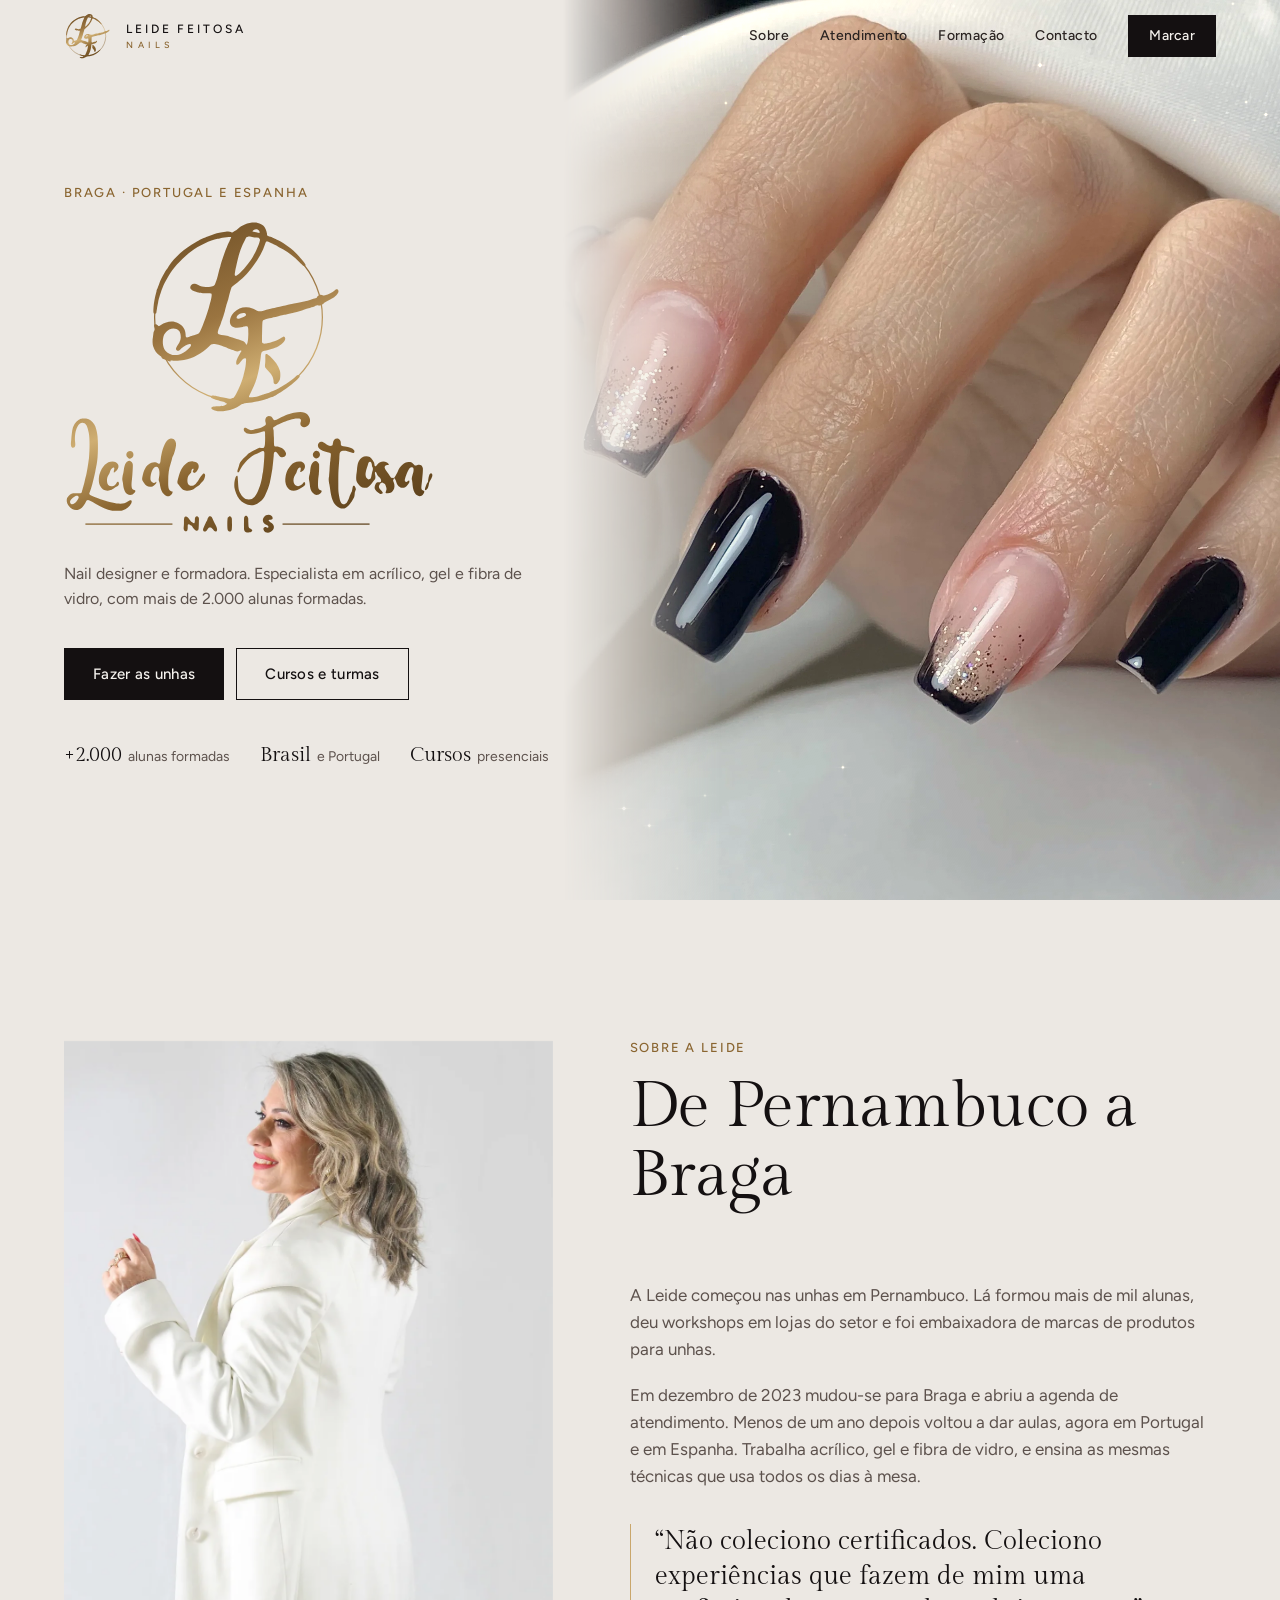
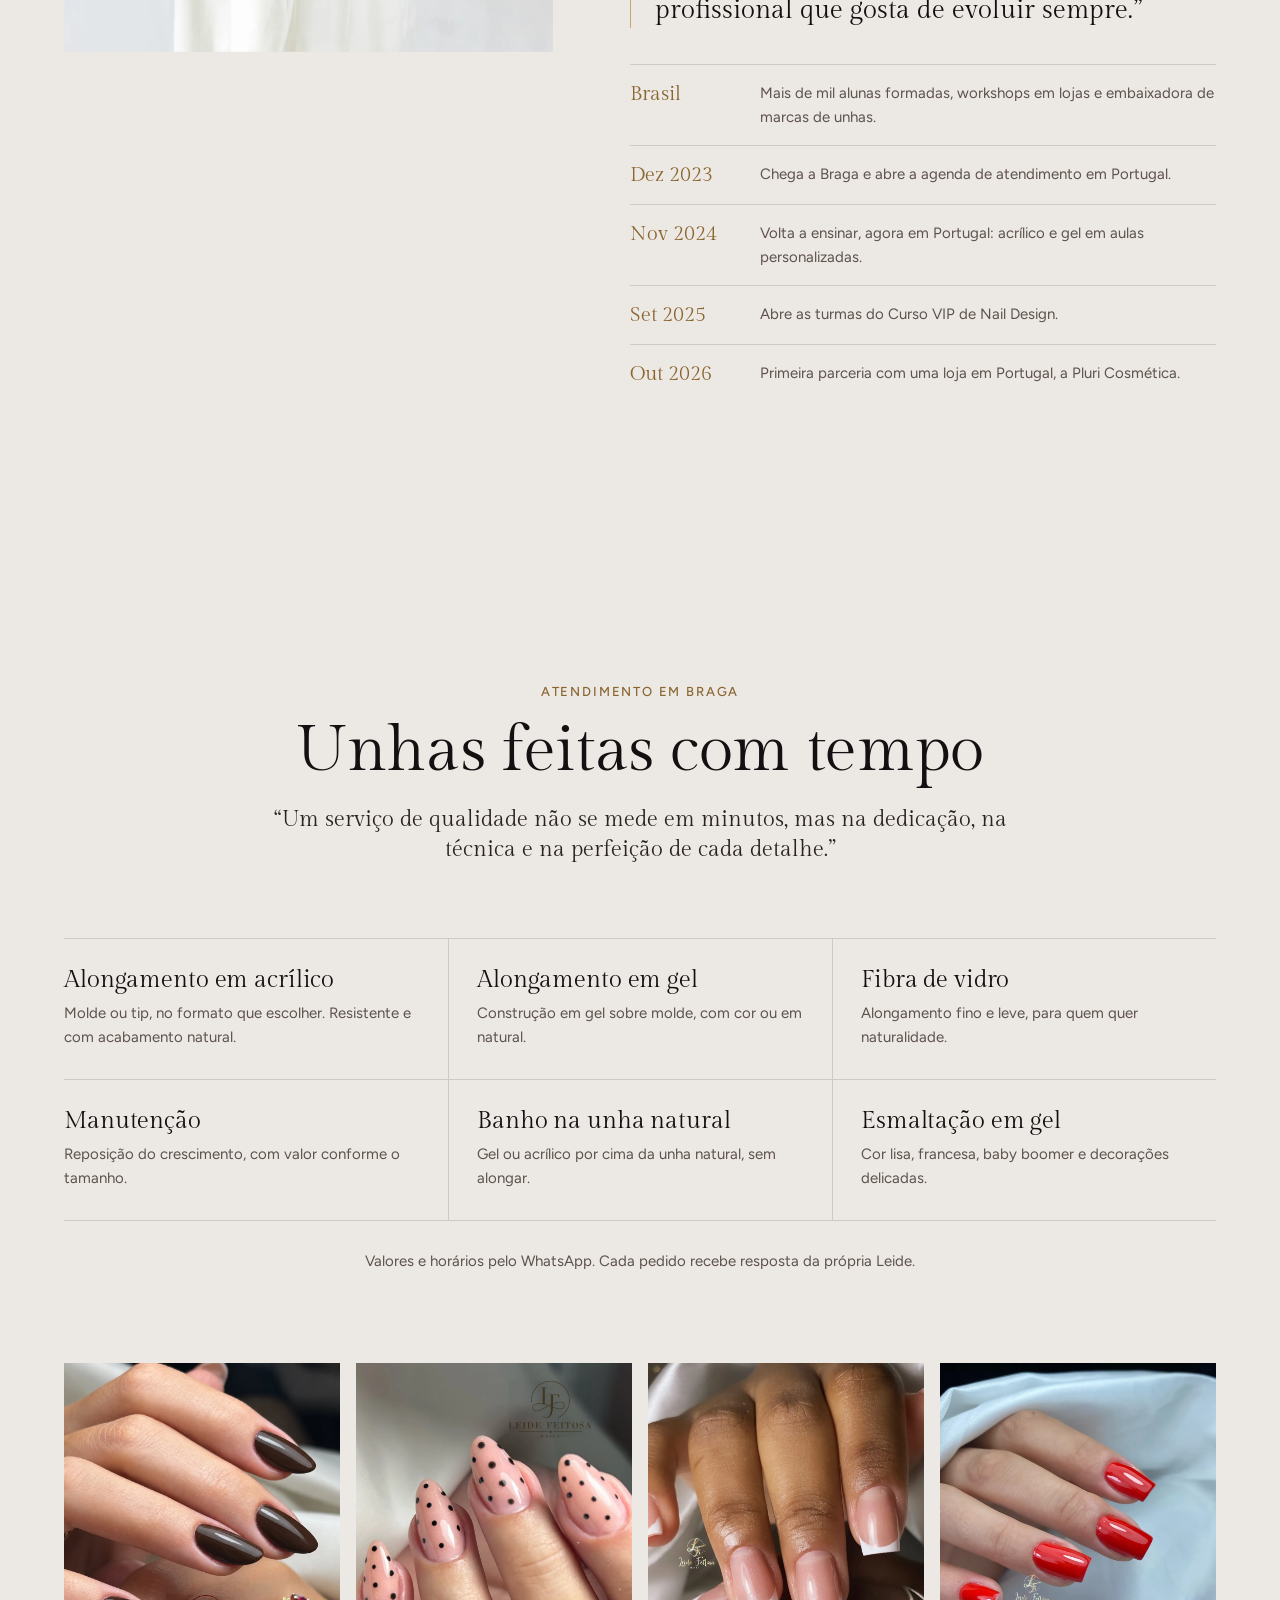
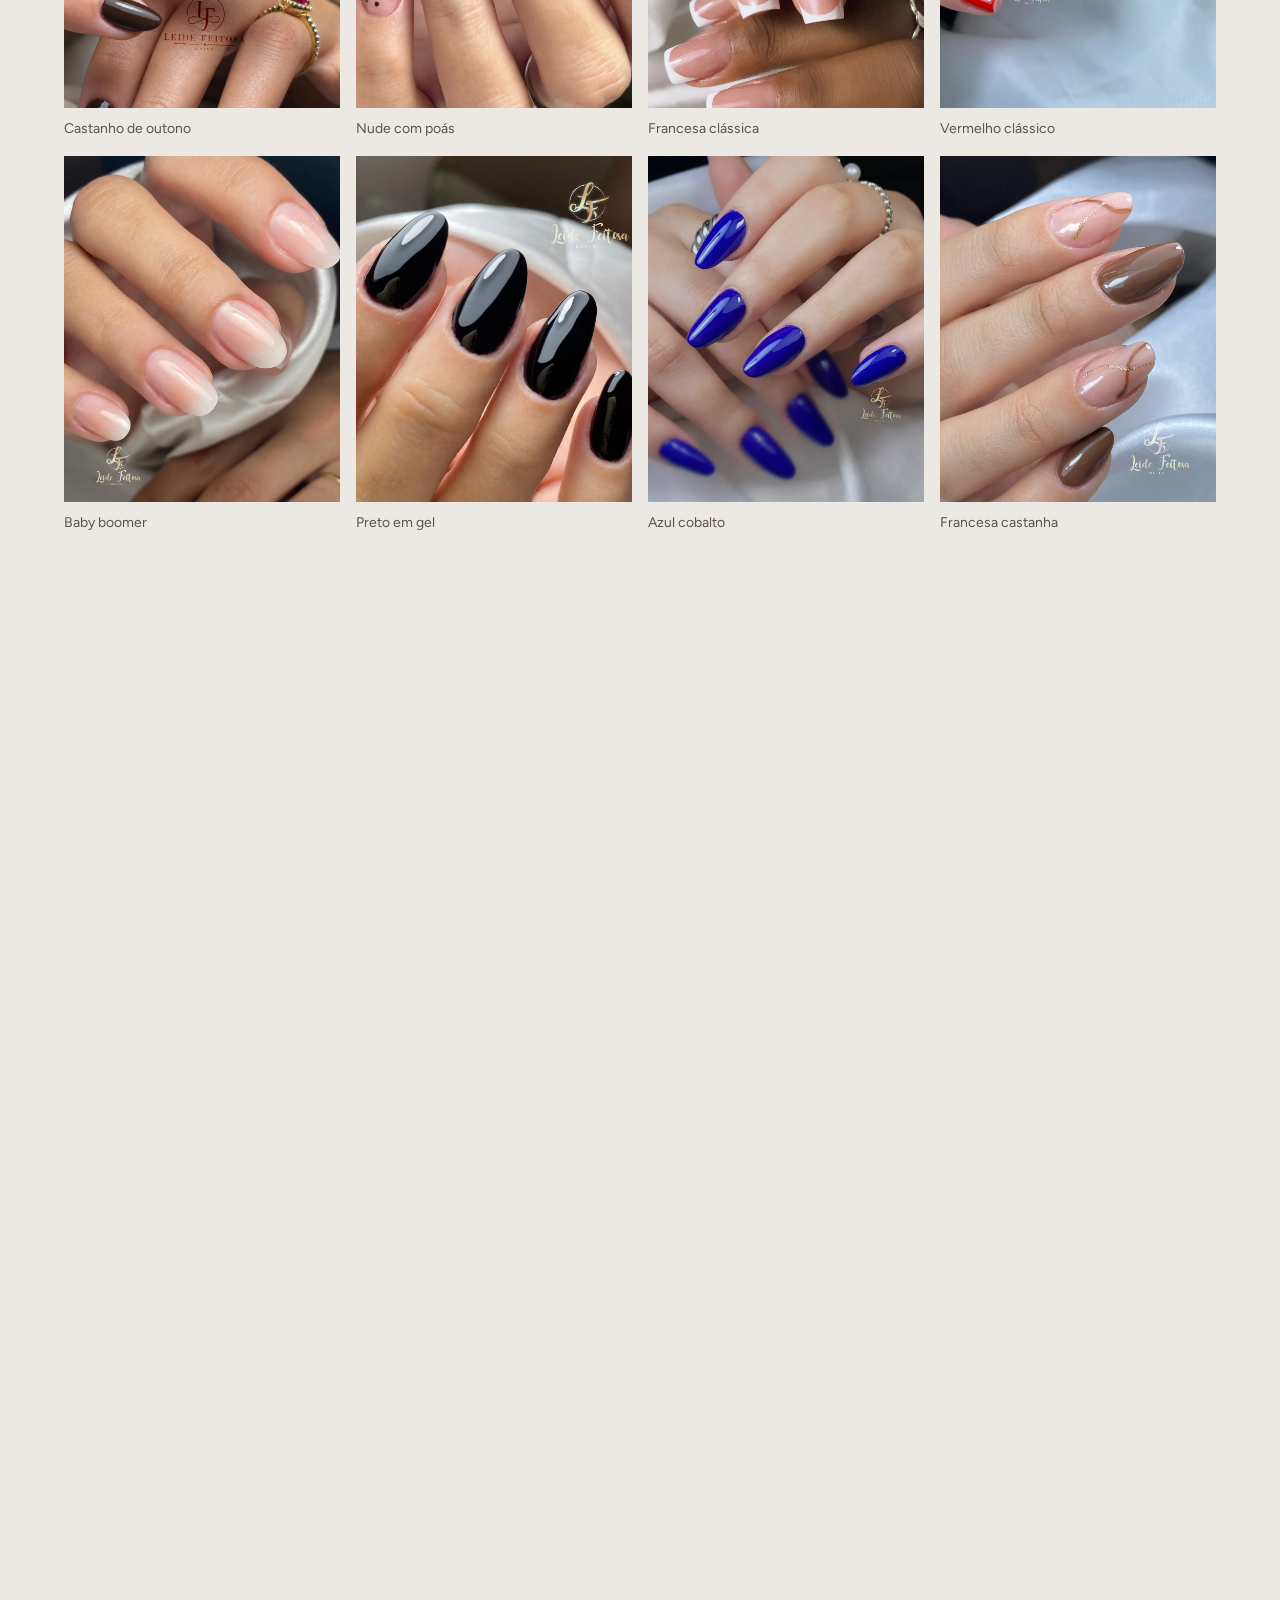
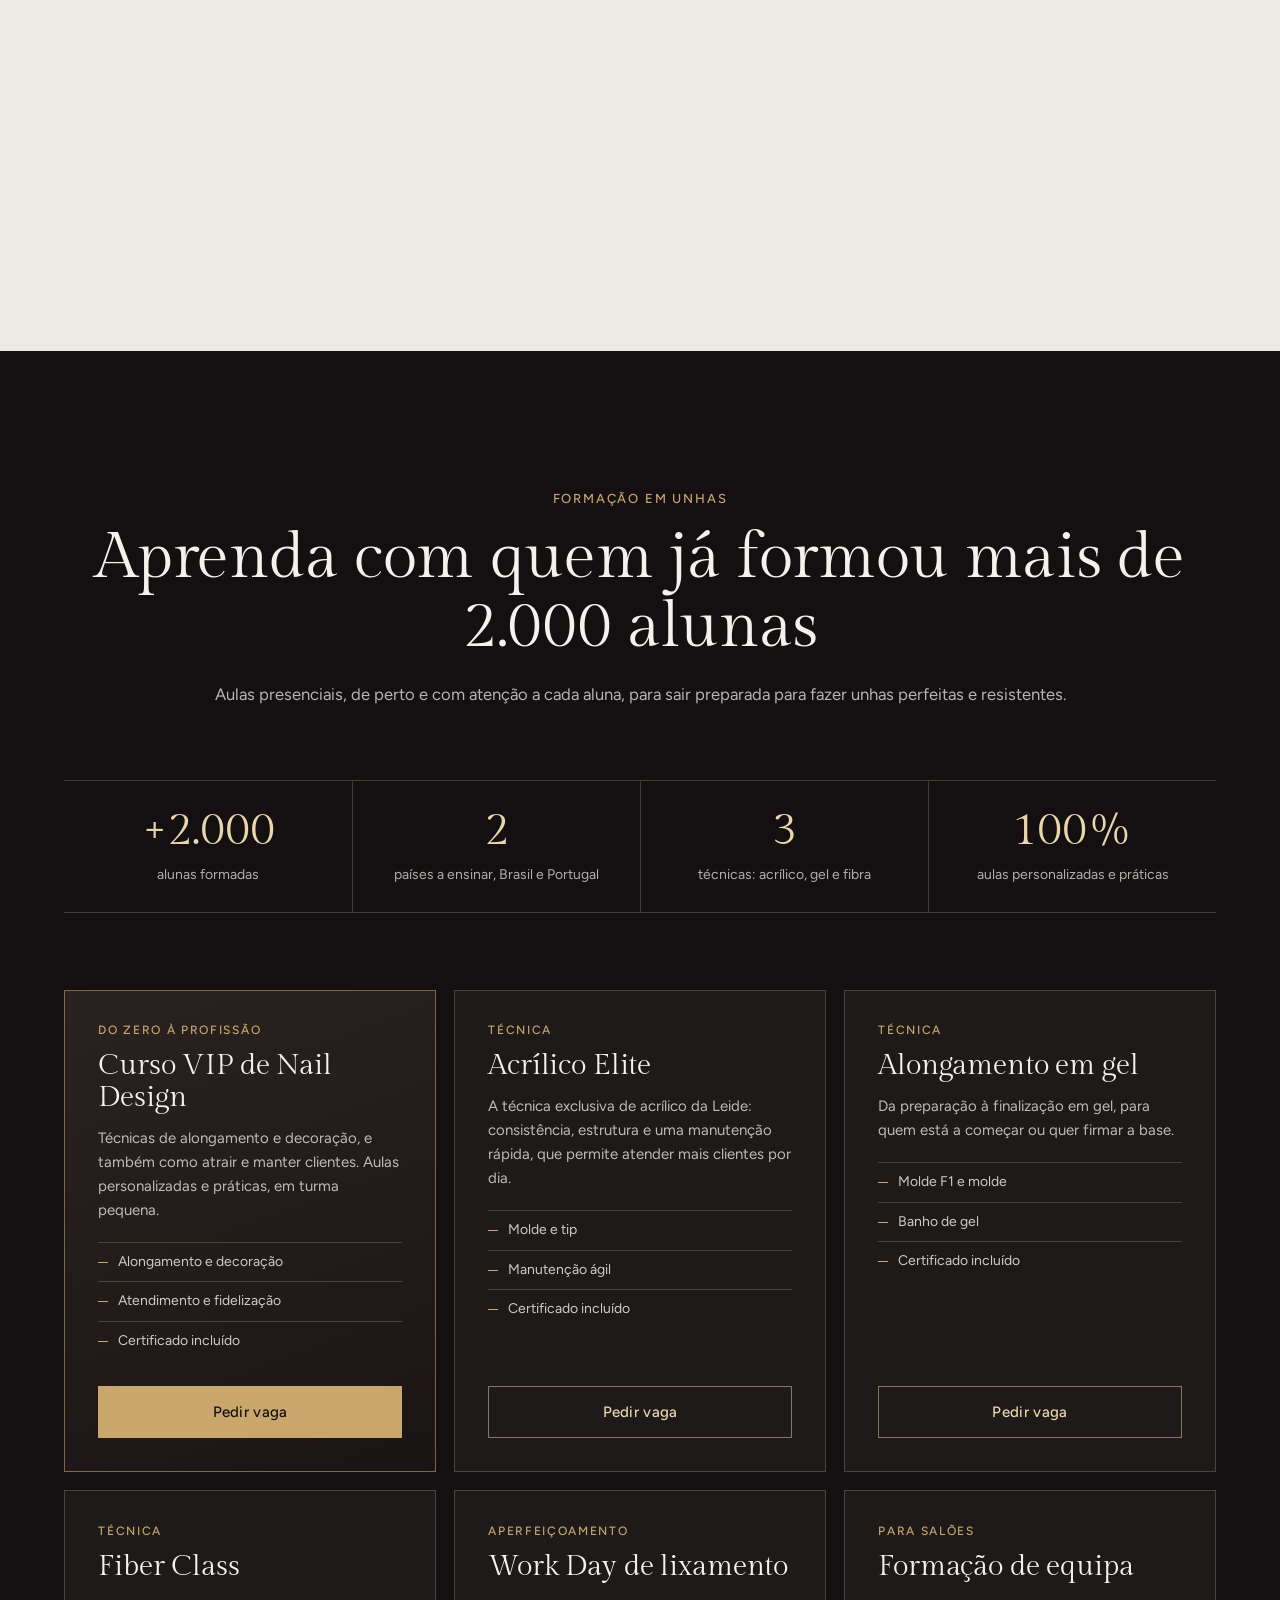
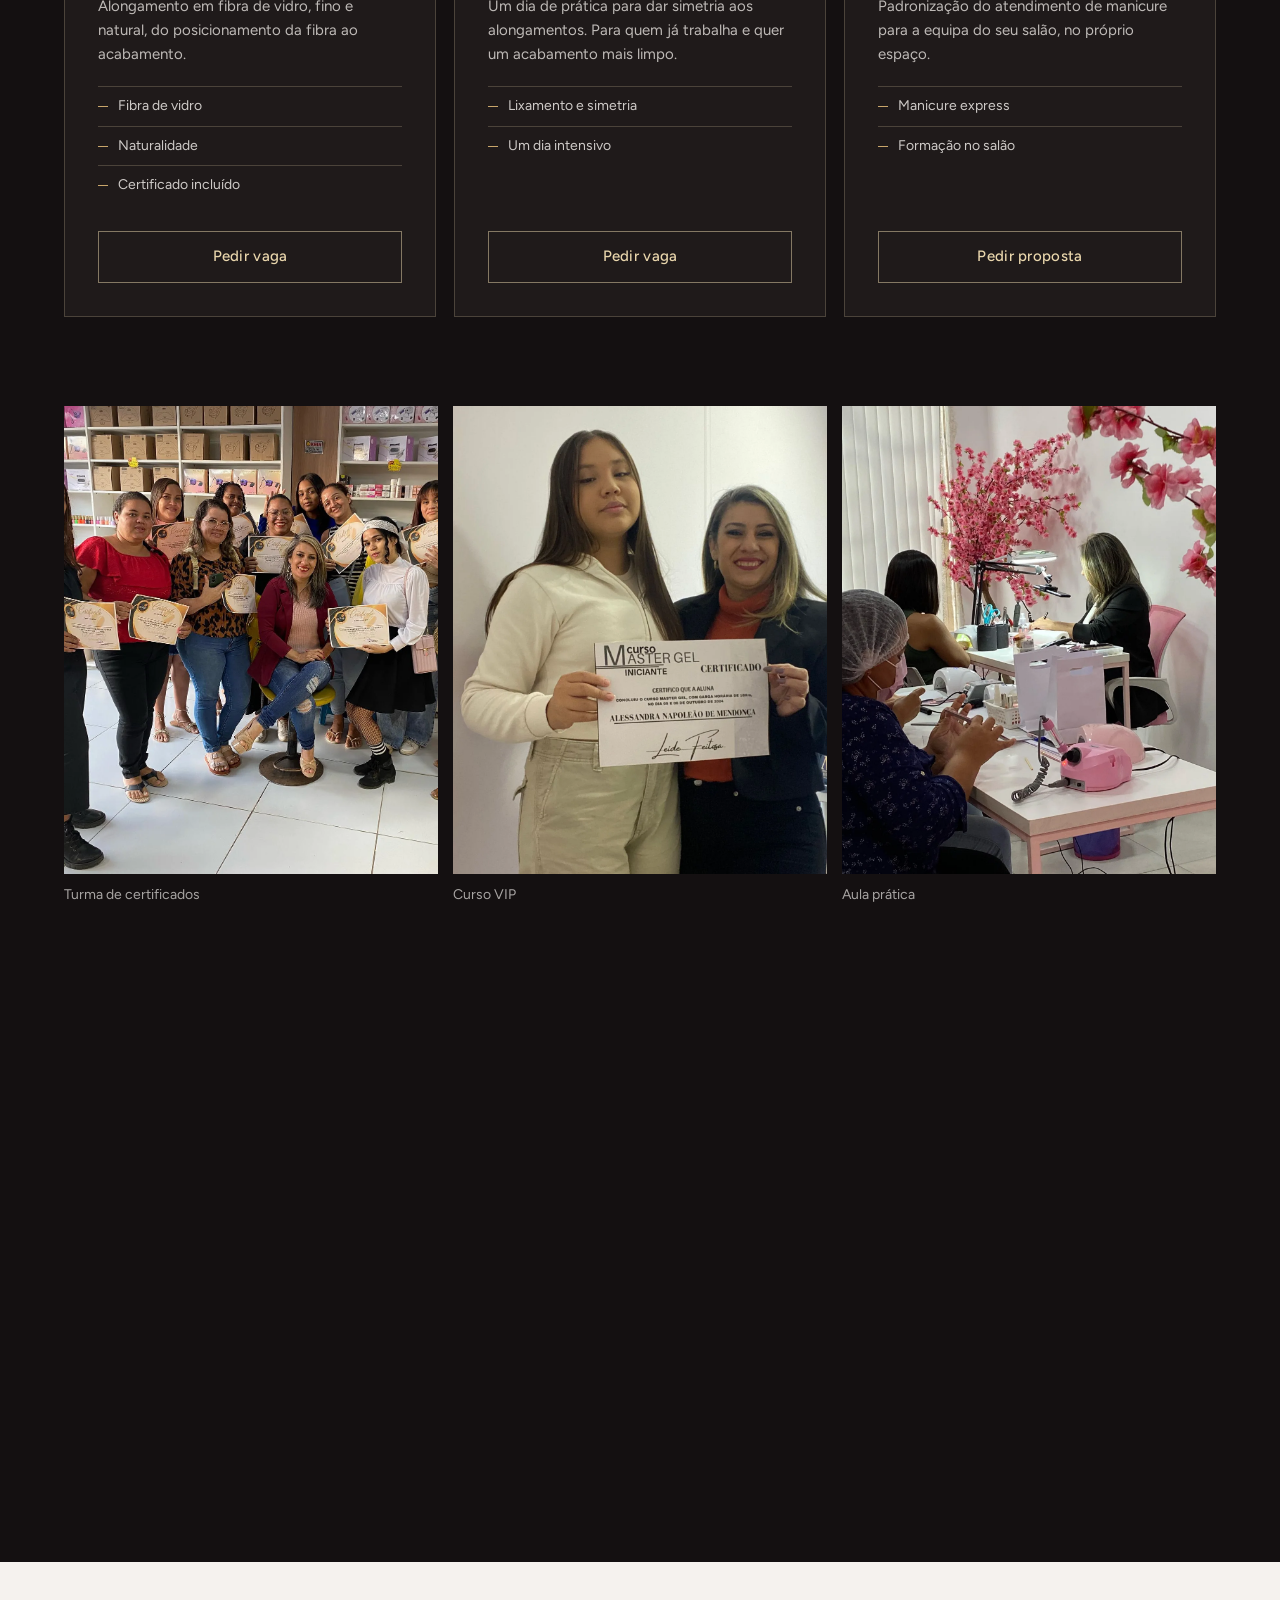
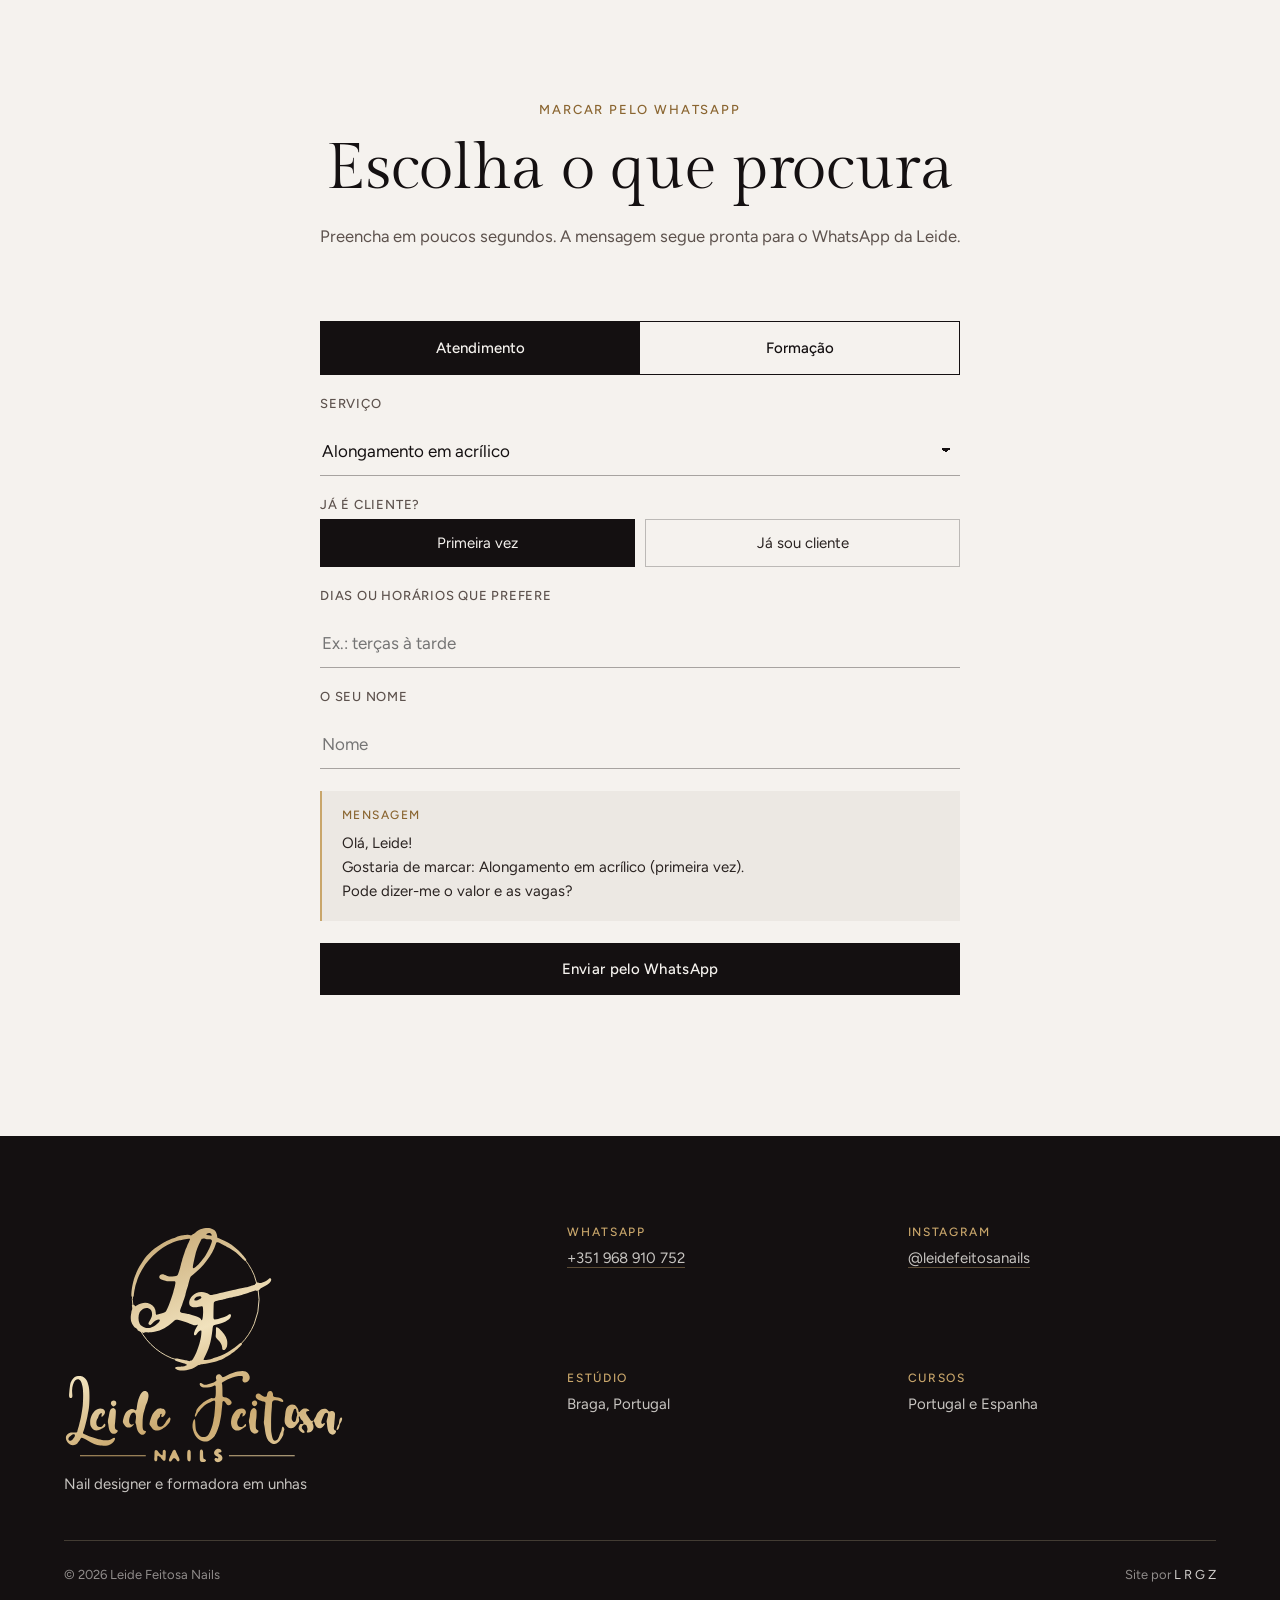
==== commit c517bdbe: "Logo oficial no topo, nav, rodapé, favicon e og; secção Sobre no lugar das portas Co-Authored-By: Cl" ====
--- a/index.html
+++ b/index.html
@@ -9,25 +9,25 @@
 <meta name="theme-color" content="#ece8e3">
 <meta property="og:title" content="Leide Feitosa · Nail Designer e Formadora">
 <meta property="og:description" content="Atendimento em Braga e cursos presenciais de acrílico, gel e fibra.">
-<meta property="og:image" content="https://azeugral.github.io/leide-feitosa/assets/img/og.jpg?v=1">
-<link rel="icon" href="favicon.svg" type="image/svg+xml">
+<meta property="og:image" content="https://azeugral.github.io/leide-feitosa/assets/img/og.jpg?v=2">
+<link rel="icon" href="favicon.svg?v=2" type="image/svg+xml">
 <link rel="preconnect" href="https://fonts.googleapis.com">
 <link rel="preconnect" href="https://fonts.gstatic.com" crossorigin>
-<link href="https://fonts.googleapis.com/css2?family=Figtree:wght@400;500;600&family=Gilda+Display&family=Great+Vibes&display=swap" rel="stylesheet">
+<link href="https://fonts.googleapis.com/css2?family=Figtree:wght@400;500;600&family=Gilda+Display&display=swap" rel="stylesheet">
 <link rel="preload" as="image" href="assets/img/hero.webp">
-<link rel="stylesheet" href="assets/css/site.css?v=1">
+<link rel="stylesheet" href="assets/css/site.css?v=2">
 </head>
 <body>
 
 <header class="nav" id="nav">
   <a class="marca" href="#topo" aria-label="Leide Feitosa Nails, início">
-    <span class="marca-nome">Leide Feitosa</span>
-    <span class="marca-sub">Nails</span>
+    <span class="marca-lf" aria-hidden="true"></span>
+    <span class="marca-txt">Leide Feitosa<small>Nails</small></span>
   </a>
   <nav class="nav-links" id="menu" aria-label="Secções">
+    <a href="#sobre">Sobre</a>
     <a href="#atendimento">Atendimento</a>
     <a href="#formacao">Formação</a>
-    <a href="#percurso">Percurso</a>
     <a href="#marcar">Contacto</a>
     <a class="btn btn-verniz nav-cta" href="#marcar"><span>Marcar</span></a>
   </nav>
@@ -41,7 +41,7 @@
   </div>
   <div class="hero-texto">
     <p class="hero-local e e1">Braga · Portugal e Espanha</p>
-    <h1 class="hero-nome"><span class="linha"><span class="e e2">Leide Feitosa</span></span></h1>
+    <h1 class="hero-nome"><span class="sr">Leide Feitosa Nails</span><span class="hero-logo e e2" aria-hidden="true"></span></h1>
     <p class="hero-sub e e3">Nail designer e formadora. Especialista em acrílico, gel e fibra de vidro, com mais de 2.000 alunas formadas.</p>
     <div class="hero-botoes e e4">
       <a class="btn btn-verniz" href="#atendimento"><span>Fazer as unhas</span></a>
@@ -55,25 +55,28 @@
   </div>
 </section>
 
-<section class="portas" aria-label="Atendimento ou formação">
-  <a class="porta r" href="#atendimento">
-    <span class="porta-img"><img src="assets/img/porta-atendimento.webp" alt="Unhas em francesa clássica sobre cetim" loading="lazy" width="1100" height="1375"></span>
-    <span class="porta-txt">
-      <span class="porta-chapeu">Para as suas unhas</span>
-      <span class="porta-tit">Atendimento</span>
-      <span class="porta-desc">Alongamento, manutenção e esmaltação em gel, no estúdio em Braga.</span>
-      <span class="porta-link">Ver serviços</span>
-    </span>
-  </a>
-  <a class="porta r" href="#formacao">
-    <span class="porta-img"><img src="assets/img/porta-formacao.webp" alt="Leide Feitosa a demonstrar uma técnica na mesa de trabalho" loading="lazy" width="1100" height="1375"></span>
-    <span class="porta-txt">
-      <span class="porta-chapeu">Para a sua carreira</span>
-      <span class="porta-tit">Formação</span>
-      <span class="porta-desc">Cursos presenciais de acrílico, gel e fibra, do zero ao aperfeiçoamento.</span>
-      <span class="porta-link">Ver cursos</span>
-    </span>
-  </a>
+<section class="sec sobre" id="sobre">
+  <div class="sobre-grade">
+    <figure class="sobre-retrato r">
+      <img src="assets/img/retrato.webp" alt="Leide Feitosa de blazer branco" loading="lazy" width="1100" height="1375">
+    </figure>
+    <div class="sobre-txt">
+      <div class="cab cab-esq r">
+        <p class="chapeu">Sobre a Leide</p>
+        <h2>De Pernambuco a Braga</h2>
+      </div>
+      <p class="r">A Leide começou nas unhas em Pernambuco. Lá formou mais de mil alunas, deu workshops em lojas do setor e foi embaixadora de marcas de produtos para unhas.</p>
+      <p class="r">Em dezembro de 2023 mudou-se para Braga e abriu a agenda de atendimento. Menos de um ano depois voltou a dar aulas, agora em Portugal e em Espanha. Trabalha acrílico, gel e fibra de vidro, e ensina as mesmas técnicas que usa todos os dias à mesa.</p>
+      <blockquote class="r">“Não coleciono certificados. Coleciono experiências que fazem de mim uma profissional que gosta de evoluir sempre.”</blockquote>
+      <ol class="linha-tempo">
+        <li class="r"><b>Brasil</b><p>Mais de mil alunas formadas, workshops em lojas e embaixadora de marcas de unhas.</p></li>
+        <li class="r"><b>Dez 2023</b><p>Chega a Braga e abre a agenda de atendimento em Portugal.</p></li>
+        <li class="r"><b>Nov 2024</b><p>Volta a ensinar, agora em Portugal: acrílico e gel em aulas personalizadas.</p></li>
+        <li class="r"><b>Set 2025</b><p>Abre as turmas do Curso VIP de Nail Design.</p></li>
+        <li class="r"><b>Out 2026</b><p>Primeira parceria com uma loja em Portugal, a Pluri Cosmética.</p></li>
+      </ol>
+    </div>
+  </div>
 </section>
 
 <section class="sec atendimento" id="atendimento">
@@ -204,28 +207,6 @@
   </div>
 </section>
 
-<section class="sec percurso" id="percurso">
-  <div class="percurso-grade">
-    <figure class="percurso-retrato r">
-      <img src="assets/img/retrato.webp" alt="Leide Feitosa de blazer branco" loading="lazy" width="1100" height="1375">
-    </figure>
-    <div class="percurso-txt">
-      <div class="cab cab-esq r">
-        <p class="chapeu">Percurso</p>
-        <h2>De Pernambuco a Braga</h2>
-      </div>
-      <blockquote class="r">“Não coleciono certificados. Coleciono experiências que fazem de mim uma profissional que gosta de evoluir sempre.”</blockquote>
-      <ol class="linha-tempo">
-        <li class="r"><b>Brasil</b><p>Mais de mil alunas formadas, workshops em lojas e embaixadora de marcas de unhas.</p></li>
-        <li class="r"><b>Dez 2023</b><p>Chega a Braga e abre a agenda de atendimento em Portugal.</p></li>
-        <li class="r"><b>Nov 2024</b><p>Volta a ensinar, agora em Portugal: acrílico e gel em aulas personalizadas.</p></li>
-        <li class="r"><b>Set 2025</b><p>Abre as turmas do Curso VIP de Nail Design.</p></li>
-        <li class="r"><b>Out 2026</b><p>Primeira parceria com uma loja em Portugal, a Pluri Cosmética.</p></li>
-      </ol>
-    </div>
-  </div>
-</section>
-
 <section class="sec marcar" id="marcar">
   <div class="cab r">
     <p class="chapeu">Marcar pelo WhatsApp</p>
@@ -275,7 +256,7 @@
 <footer class="rodape">
   <div class="rodape-grade">
     <div>
-      <p class="marca-nome rodape-nome">Leide Feitosa</p>
+      <p class="rodape-logo" role="img" aria-label="Leide Feitosa Nails"></p>
       <p class="rodape-sub">Nail designer e formadora em unhas</p>
     </div>
     <ul class="rodape-info">
@@ -294,6 +275,6 @@
 <a class="whats-fixo" href="#marcar" aria-label="Marcar pelo WhatsApp"><svg viewBox="0 0 24 24" aria-hidden="true"><path d="M12 2.2A9.7 9.7 0 0 0 3.7 16.9L2.3 21.8l5-1.3A9.7 9.7 0 1 0 12 2.2Zm0 17.7a8 8 0 0 1-4.1-1.1l-.3-.2-3 .8.8-2.9-.2-.3A8 8 0 1 1 12 19.9Zm4.4-6c-.2-.1-1.4-.7-1.7-.8-.2-.1-.4-.1-.5.1l-.8 1c-.1.2-.3.2-.5.1a6.6 6.6 0 0 1-3.3-2.9c-.2-.4.2-.4.7-1.3.1-.2 0-.3 0-.4l-.8-1.8c-.2-.5-.4-.4-.5-.4h-.5a.9.9 0 0 0-.7.3 2.8 2.8 0 0 0-.9 2.1 4.9 4.9 0 0 0 1 2.6 11.2 11.2 0 0 0 4.3 3.8c1.6.7 2.2.7 3 .6a2.6 2.6 0 0 0 1.7-1.2 2.1 2.1 0 0 0 .2-1.2c-.1-.1-.3-.2-.5-.3Z"/></svg></a>
 
 <script src="assets/js/brilho.js?v=1"></script>
-<script src="assets/js/site.js?v=1"></script>
+<script src="assets/js/site.js?v=2"></script>
 </body>
 </html>
--- a/assets/css/site.css
+++ b/assets/css/site.css
@@ -4,7 +4,10 @@
   --verniz:#141011; --verniz-2:#1f1a1a; --tinta:#2a2321; --tinta-2:#5d524d;
   --nude:#d8b9aa; --champ:#c9a66b; --champ-claro:#e9d6ac; --champ-txt:#8a6530;
   --linha:rgba(20,16,17,.14); --linha-clara:rgba(233,214,172,.22);
-  --serif:'Gilda Display',Georgia,serif; --sans:'Figtree',system-ui,sans-serif; --script:'Great Vibes',cursive;
+  --serif:'Gilda Display',Georgia,serif; --sans:'Figtree',system-ui,sans-serif; 
+  /* dourado da logo: o degradê metálico da marca d'água dela, escurecido para o cetim */
+  --ouro:linear-gradient(158deg,#5e411c 0%,#9a7440 34%,#cfae72 50%,#8a6530 66%,#4f3616 100%);
+  --ouro-claro:linear-gradient(158deg,#b8955c 0%,#f1e2bd 45%,#c9a66b 70%,#e9d6ac 100%);
   --ease:cubic-bezier(.16,.84,.32,1);
   --pad:clamp(16px,5vw,72px);
   --nav-h:72px;
@@ -45,9 +48,11 @@
 .nav{position:fixed;inset:0 0 auto;z-index:50;height:var(--nav-h);display:flex;align-items:center;justify-content:space-between;
   padding:0 var(--pad);transition:background .4s var(--ease),box-shadow .4s var(--ease),transform .5s var(--ease)}
 .nav.solida{background:rgba(236,232,227,.92);-webkit-backdrop-filter:blur(10px);backdrop-filter:blur(10px);box-shadow:0 1px 0 var(--linha)}
-.marca{display:flex;flex-direction:column;align-items:flex-start;text-decoration:none;line-height:1}
-.marca-nome{font:400 34px/1 var(--script);color:var(--verniz);white-space:nowrap}
-.marca-sub{font:500 9px/1 var(--sans);letter-spacing:.5em;text-transform:uppercase;color:var(--champ-txt);margin:2px 0 0 38px}
+.marca{display:flex;align-items:center;gap:12px;text-decoration:none;line-height:1}
+/* a logo entra como máscara: a cor vem do fundo (degradê dourado), o desenho vem do SVG */
+.marca-lf{--m:url(../img/logo-lf.svg);display:block;width:50px;aspect-ratio:999/929;background:var(--ouro);-webkit-mask:var(--m) center/contain no-repeat;mask:var(--m) center/contain no-repeat}
+.marca-txt{display:flex;flex-direction:column;gap:5px;font:500 12px/1 var(--sans);letter-spacing:.24em;text-transform:uppercase;color:var(--verniz);white-space:nowrap}
+.marca-txt small{font-size:9px;letter-spacing:.5em;color:var(--champ-txt)}
 .nav-links{display:flex;align-items:center;gap:clamp(18px,2.4vw,36px)}
 .nav-links a:not(.btn){font:500 14px/1 var(--sans);letter-spacing:.03em;text-decoration:none;position:relative;padding:6px 0}
 .nav-links a:not(.btn)::after{content:"";position:absolute;left:0;right:0;bottom:0;height:1px;background:var(--champ);transform:scaleX(0);transform-origin:left;transition:transform .35s var(--ease)}
@@ -71,9 +76,9 @@
 .hero-texto{grid-column:1;grid-row:1;position:relative;z-index:2;align-self:center;
   padding:calc(var(--nav-h) + 4vh) 0 6vh var(--pad);margin-right:-5vw}
 .hero-local{font:500 13px/1 var(--sans);letter-spacing:.14em;text-transform:uppercase;color:var(--champ-txt);margin-bottom:clamp(14px,2.4vh,24px)}
-.hero-nome{font-size:clamp(52px,min(6.6vw,13vh),128px);line-height:.98;color:var(--verniz)}
-.hero-nome .linha{display:block;overflow:hidden;padding-bottom:.06em}
-.hero-nome .linha>span{display:block}
+.hero-nome{line-height:0}
+.hero-logo{--m:url(../img/logo.svg);display:block;width:min(100%,clamp(260px,29vw,480px),calc(46vh * 1.176));aspect-ratio:1767/1502;
+  background:var(--ouro);-webkit-mask:var(--m) left center/contain no-repeat;mask:var(--m) left center/contain no-repeat}
 .hero-sub{max-width:30em;margin-top:clamp(16px,2.8vh,28px);font-size:clamp(16px,1.25vw,19px);color:var(--tinta-2)}
 .hero-botoes{display:flex;flex-wrap:wrap;gap:12px;margin-top:clamp(22px,4vh,40px)}
 .hero-info{list-style:none;padding:0;margin:clamp(24px,5vh,52px) 0 0;display:flex;flex-wrap:wrap;gap:10px 30px;font-size:14px;color:var(--tinta-2)}
@@ -81,25 +86,11 @@
 .hero-info b{font:400 20px/1 var(--serif);color:var(--verniz)}
 /* entrada em camadas */
 .e{opacity:0;transform:translateY(18px);animation:entra 1s var(--ease) forwards}
-.hero-nome .e{transform:translateY(105%);opacity:1}
 .e1{animation-delay:.55s}.e2{animation-delay:.7s}.e3{animation-delay:.95s}.e4{animation-delay:1.1s}.e5{animation-delay:1.25s}
 @keyframes entra{to{opacity:1;transform:none}}
 .nav{animation:navEntra .9s var(--ease) .4s both}
 @keyframes navEntra{from{opacity:0;transform:translateY(-12px)}}
 
-/* ---------- portas ---------- */
-.portas{display:grid;grid-template-columns:1fr 1fr;gap:clamp(12px,1.6vw,24px);padding:clamp(56px,9vw,120px) var(--pad) 0;max-width:1440px;margin:0 auto}
-.porta{position:relative;display:block;text-decoration:none;color:var(--cetim-2);overflow:hidden;background:var(--verniz)}
-.porta-img{display:block;aspect-ratio:4/5;overflow:hidden}
-.porta-img img{width:100%;height:100%;object-fit:cover;transition:transform 1.2s var(--ease),opacity .6s var(--ease);opacity:.86}
-.porta:hover .porta-img img{transform:scale(1.04);opacity:.7}
-.porta-txt{position:absolute;inset:auto 0 0;padding:clamp(22px,3vw,44px);display:flex;flex-direction:column;gap:10px;
-  background:linear-gradient(to top,rgba(20,16,17,.86),rgba(20,16,17,.5) 60%,transparent)}
-.porta-chapeu{font:500 12px/1 var(--sans);letter-spacing:.16em;text-transform:uppercase;color:var(--champ-claro)}
-.porta-tit{font:400 clamp(38px,4.6vw,68px)/1 var(--serif)}
-.porta-desc{max-width:26em;font-size:15px;color:rgba(245,242,238,.84)}
-.porta-link{align-self:flex-start;margin-top:6px;font:500 14px/1 var(--sans);padding-bottom:6px;border-bottom:1px solid var(--champ);transition:color .3s var(--ease)}
-.porta:hover .porta-link{color:var(--champ-claro)}
 
 /* ---------- secções ---------- */
 .sec{padding:clamp(80px,11vw,150px) var(--pad);max-width:1440px;margin:0 auto}
@@ -156,10 +147,11 @@
 .turmas img{width:100%;aspect-ratio:4/5;object-fit:cover}
 .turmas figcaption{color:rgba(245,242,238,.66)}
 
-.percurso-grade{display:grid;grid-template-columns:minmax(0,5fr) minmax(0,6fr);gap:clamp(32px,6vw,96px);align-items:center;max-width:1240px;margin:0 auto}
-.percurso-retrato{margin:0}
-.percurso-retrato img{width:100%;aspect-ratio:4/5;object-fit:cover}
-.percurso blockquote{margin:0 0 36px;font:400 clamp(22px,2vw,30px)/1.35 var(--serif);color:var(--verniz);padding-left:24px;border-left:1px solid var(--champ)}
+.sobre-grade{display:grid;grid-template-columns:minmax(0,5fr) minmax(0,6fr);gap:clamp(32px,6vw,96px);align-items:center;max-width:1240px;margin:0 auto}
+.sobre-retrato{margin:0;position:sticky;top:calc(var(--nav-h) + 24px);align-self:start}
+.sobre-retrato img{width:100%;aspect-ratio:4/5;object-fit:cover}
+.sobre-txt>p{max-width:34em;margin:0 0 18px;font-size:17px;color:var(--tinta-2)}
+.sobre blockquote{margin:34px 0 36px;font:400 clamp(22px,2vw,30px)/1.35 var(--serif);color:var(--verniz);padding-left:24px;border-left:1px solid var(--champ)}
 .linha-tempo{list-style:none;margin:0;padding:0}
 .linha-tempo li{display:grid;grid-template-columns:110px 1fr;gap:20px;padding:16px 0;border-top:1px solid var(--linha)}
 .linha-tempo b{font:400 20px/1.3 var(--serif);color:var(--champ-txt);white-space:nowrap}
@@ -194,7 +186,7 @@
 /* rodapé */
 .rodape{background:var(--verniz);color:rgba(245,242,238,.8);padding:clamp(56px,7vw,90px) var(--pad) 28px}
 .rodape-grade{max-width:1300px;margin:0 auto;display:grid;grid-template-columns:1fr 1.4fr;gap:40px;padding-bottom:44px;border-bottom:1px solid var(--linha-clara)}
-.rodape-nome{color:var(--champ-claro);font-size:clamp(46px,5vw,64px)}
+.rodape-logo{--m:url(../img/logo.svg);width:clamp(200px,22vw,280px);aspect-ratio:1767/1502;margin:0;background:var(--ouro-claro);-webkit-mask:var(--m) left center/contain no-repeat;mask:var(--m) left center/contain no-repeat}
 .rodape-sub{margin-top:8px;font-size:15px}
 .rodape-info{list-style:none;margin:0;padding:0;display:grid;grid-template-columns:1fr 1fr;gap:22px 32px;font-size:15px}
 .rodape-info span{display:block;font:500 12px/1 var(--sans);letter-spacing:.14em;text-transform:uppercase;color:var(--champ);margin-bottom:8px}
@@ -218,8 +210,8 @@
 }
 @media (max-width:900px){
   :root{--nav-h:64px}
-  .marca-nome{font-size:30px}
-  .marca-sub{margin-left:32px}
+  .marca-lf{width:42px}
+  .marca-txt{font-size:11px}
   .nav-abrir{display:block;z-index:2}
   .nav-links{position:fixed;inset:0;flex-direction:column;justify-content:center;gap:26px;background:var(--cetim);
     opacity:0;visibility:hidden;transition:opacity .4s var(--ease),visibility .4s}
@@ -233,15 +225,13 @@
   .hero-arte img,.hero-arte canvas,.hero-arte video{object-position:50% 10%}
   .hero-texto{grid-column:1;grid-row:2;margin:-7svh 0 0;padding:0 var(--pad) 5svh;align-self:start}
   .hero-local{font-size:12px;margin-bottom:12px}
-  .hero-nome{font-size:clamp(44px,13vw,76px)}
+  .hero-logo{width:min(58vw,300px,calc(26svh * 1.176))}
   .hero-sub{font-size:16px;margin-top:12px}
   .hero-botoes{margin-top:20px;display:grid;grid-template-columns:1fr 1fr}
   .hero-botoes .btn{padding:0 12px}
   .hero-info{margin-top:22px;display:grid;grid-template-columns:repeat(3,auto);justify-content:space-between;gap:12px;font-size:12.5px;line-height:1.3}
   .hero-info li{flex-direction:column;gap:3px}
   .hero-info b{font-size:19px}
-  .portas{grid-template-columns:1fr}
-  .porta-img{aspect-ratio:4/4.2}
   .servicos{grid-template-columns:1fr 1fr}
   .servicos li,.servicos li:not(:nth-child(3n+1)){padding:24px 20px 26px 0;border-left:0}
   .servicos li:nth-child(2n){padding-left:20px;border-left:1px solid var(--linha)}
@@ -250,8 +240,9 @@
   .numeros li:nth-child(3){border-left:0}
   .numeros li:nth-child(n+3){border-top:1px solid var(--linha-clara)}
   .turmas{grid-template-columns:1fr 1fr}
-  .percurso-grade{grid-template-columns:1fr}
-  .percurso-retrato{max-width:520px}
+  .sobre-grade{grid-template-columns:1fr}
+  .sobre-retrato{position:static;max-width:520px}
+  .sobre-txt>p{font-size:16px}
   .rodape-grade{grid-template-columns:1fr}
 }
 @media (max-width:640px){
@@ -279,6 +270,7 @@
   .hero-arte{height:50vh;height:50svh}
   .hero-texto{margin-top:-6svh;padding-bottom:3svh}
   .hero-sub{font-size:15px;line-height:1.5}
+  .hero-logo{width:min(52vw,calc(22svh * 1.176))}
 }
 /* telas baixas deitadas (celular de lado) */
 @media (max-height:520px) and (orientation:landscape){
@@ -286,7 +278,7 @@
   .hero-arte{grid-column:2;grid-row:1;height:100vh;height:100svh;clip-path:inset(0 0 0 100%);
     -webkit-mask-image:linear-gradient(to right,transparent 0,#000 22%);mask-image:linear-gradient(to right,transparent 0,#000 22%)}
   .hero-texto{grid-column:1;grid-row:1;margin:0 -8vw 0 0;padding:calc(var(--nav-h) + 8px) 0 16px var(--pad);align-self:center}
-  .hero-nome{font-size:clamp(34px,11vh,60px)}
+  .hero-logo{width:calc(30vh * 1.176)}
   .hero-sub{font-size:14px;margin-top:8px}
   .hero-botoes{margin-top:14px;display:flex}
   .hero-botoes .btn{min-height:44px}
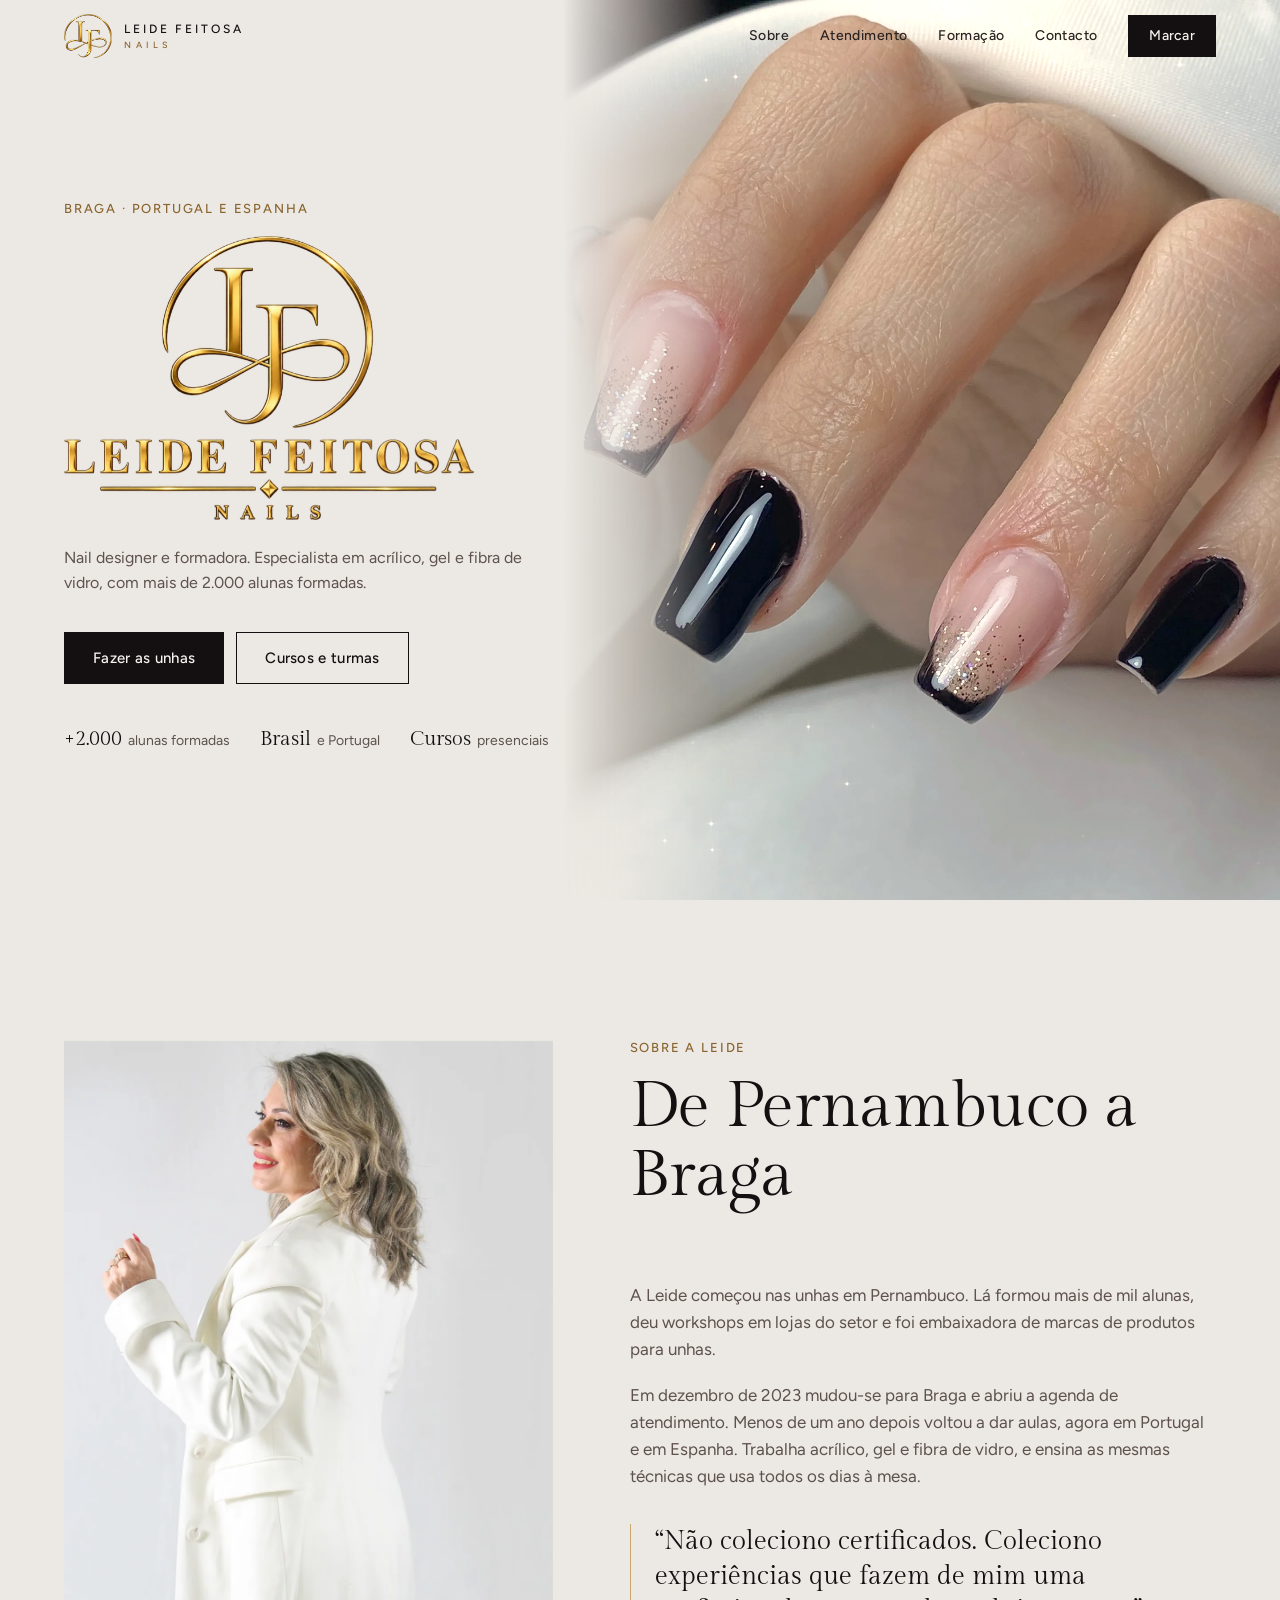
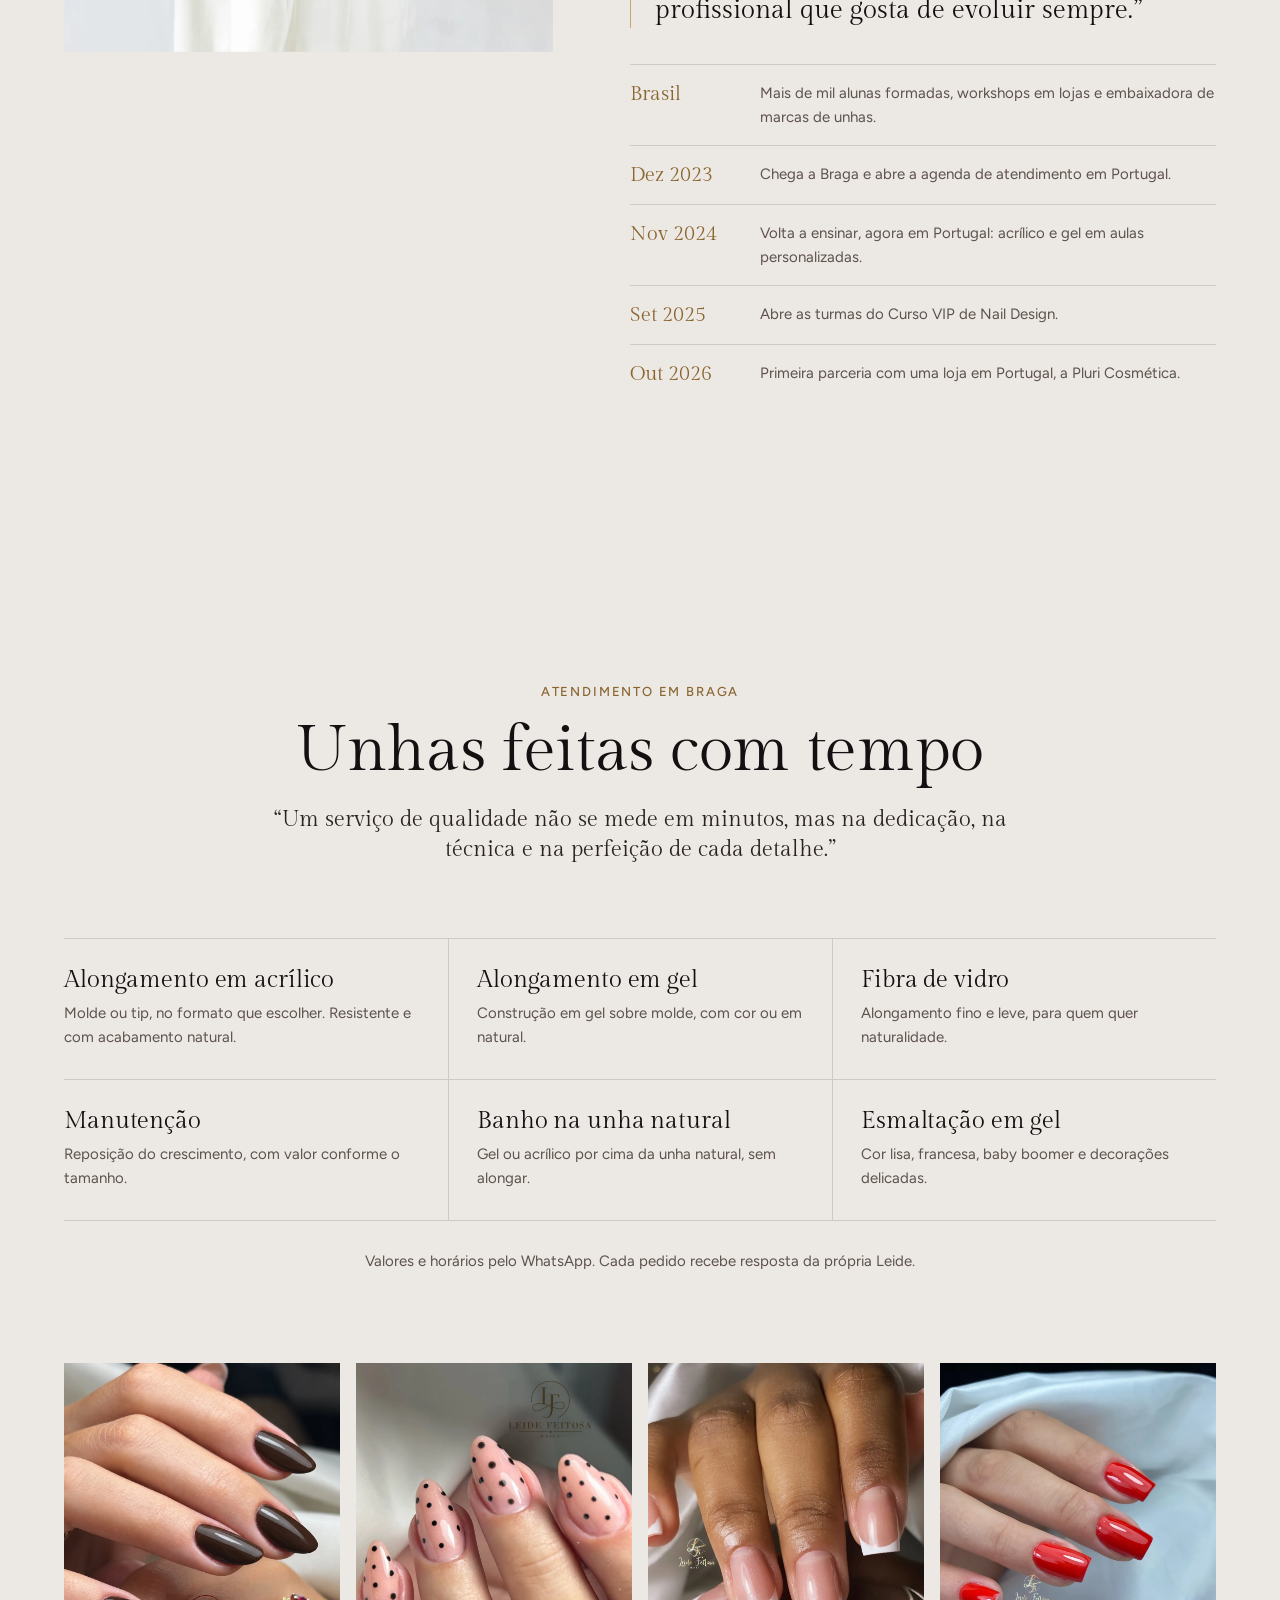
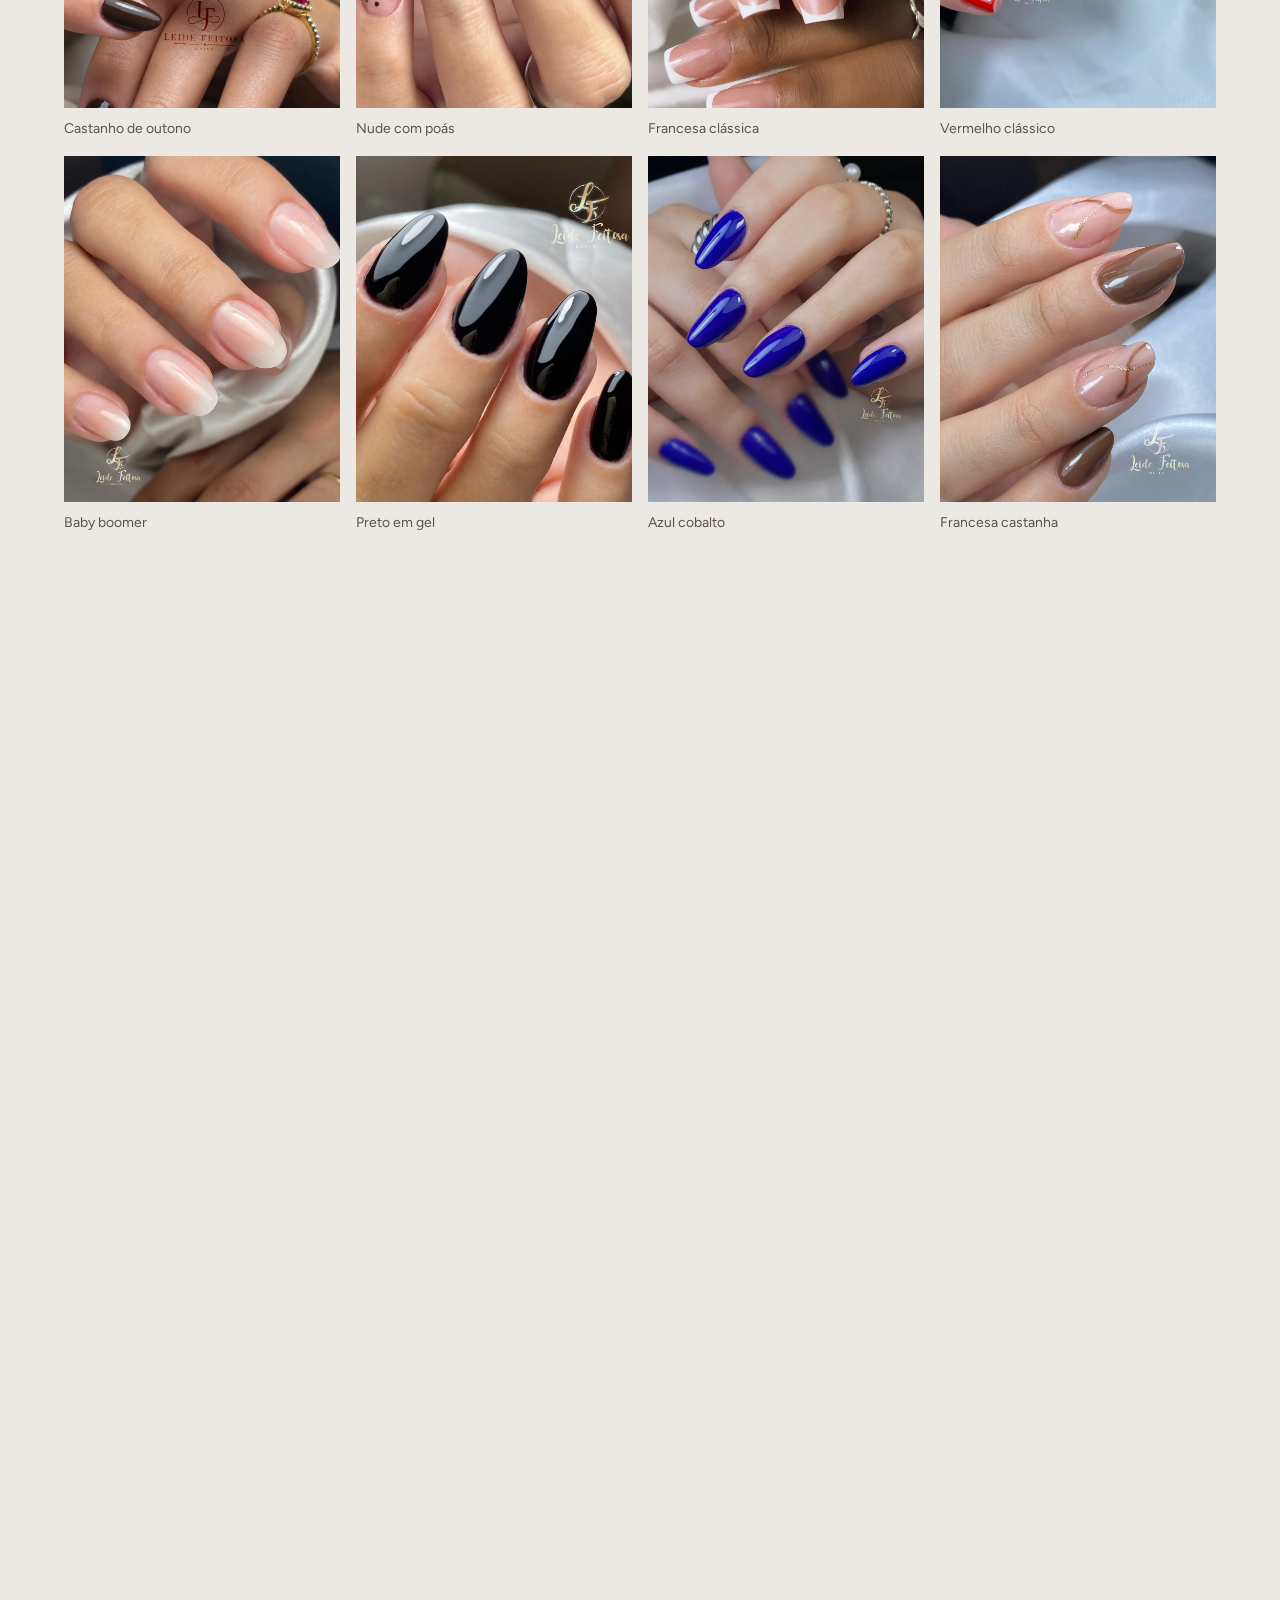
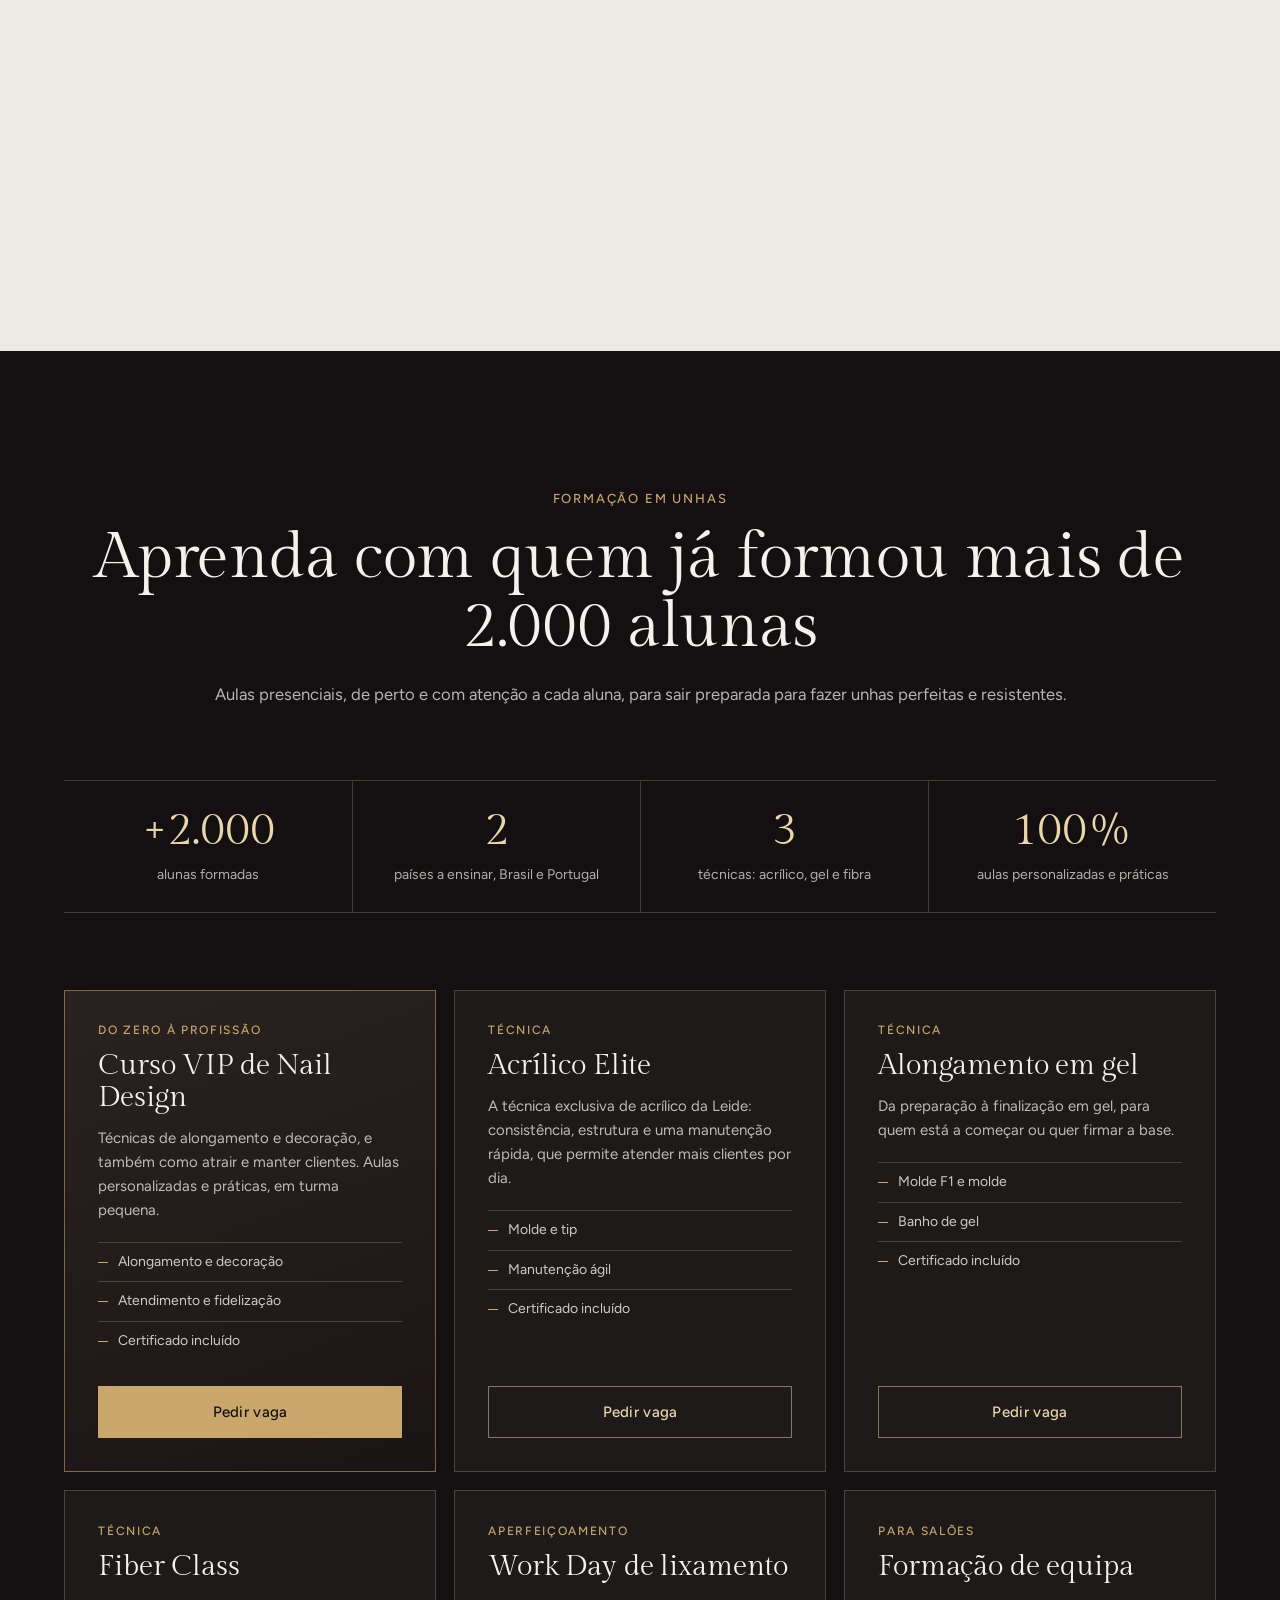
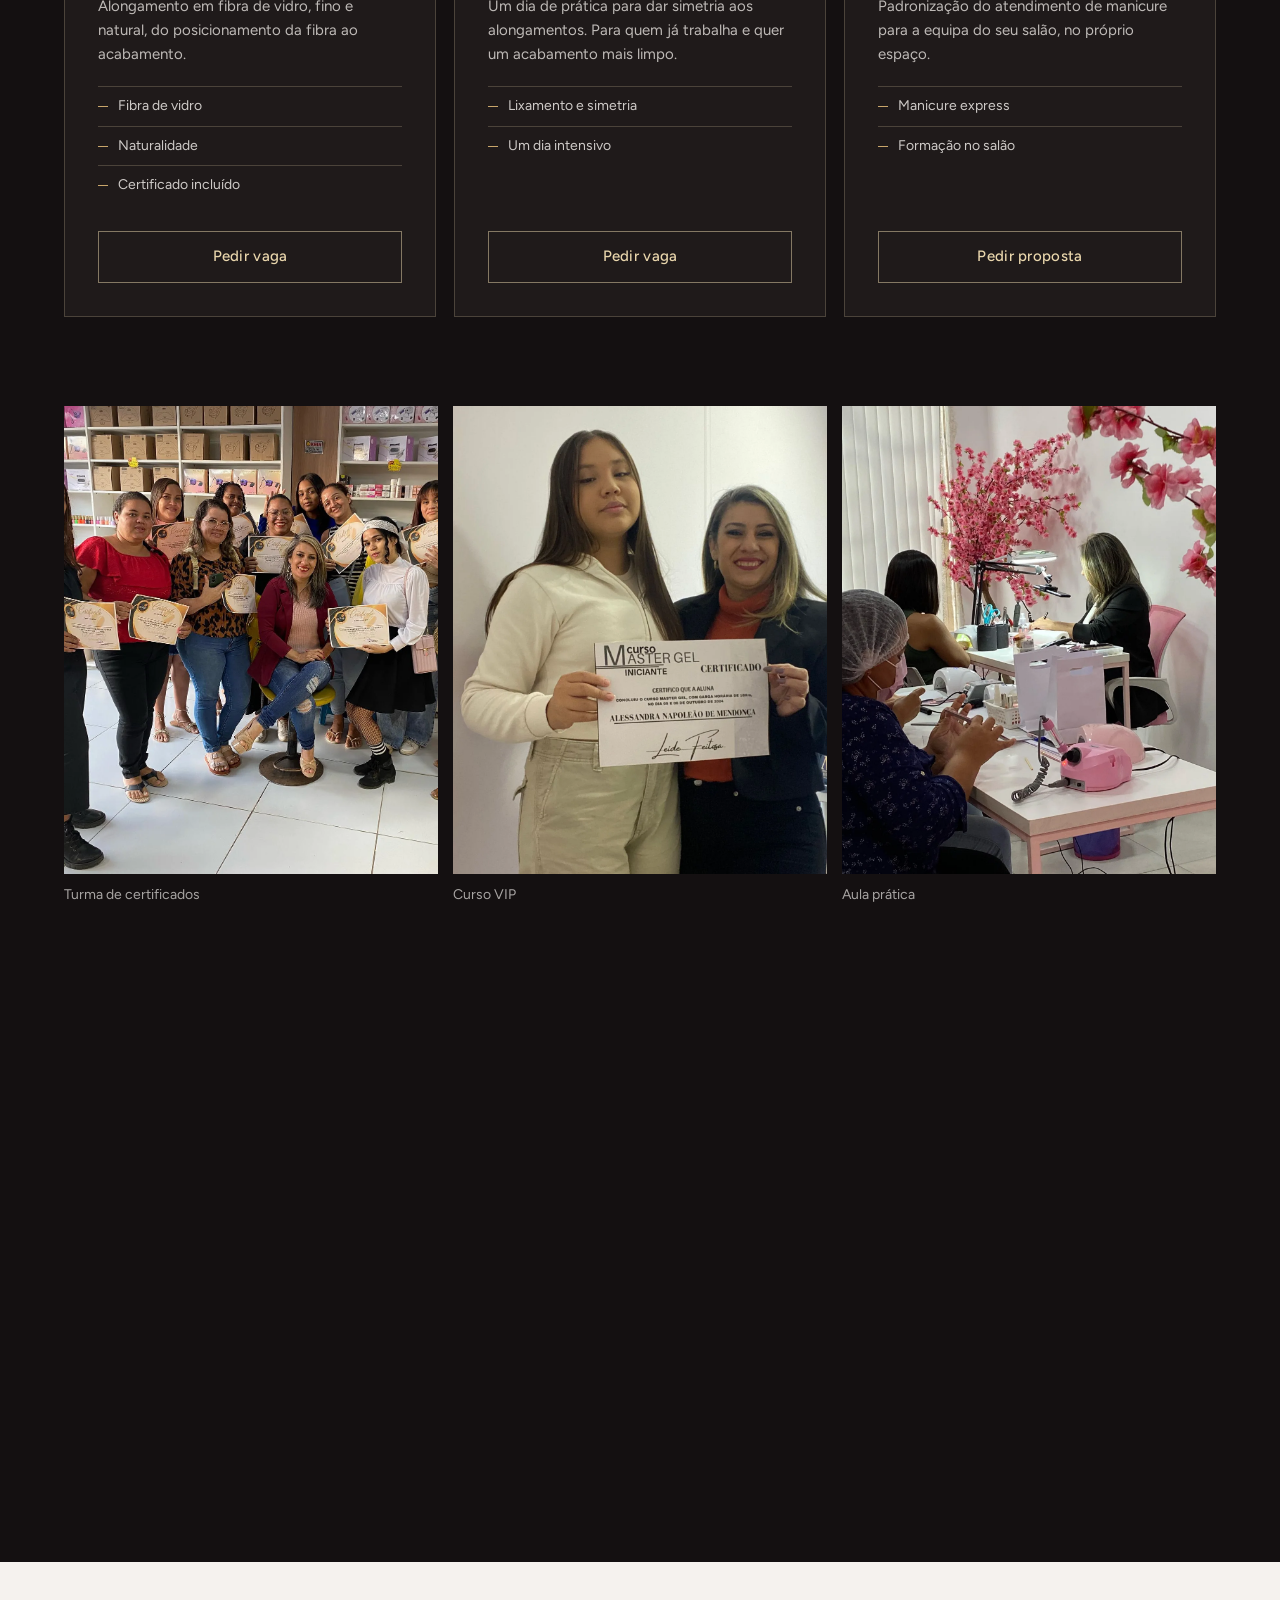
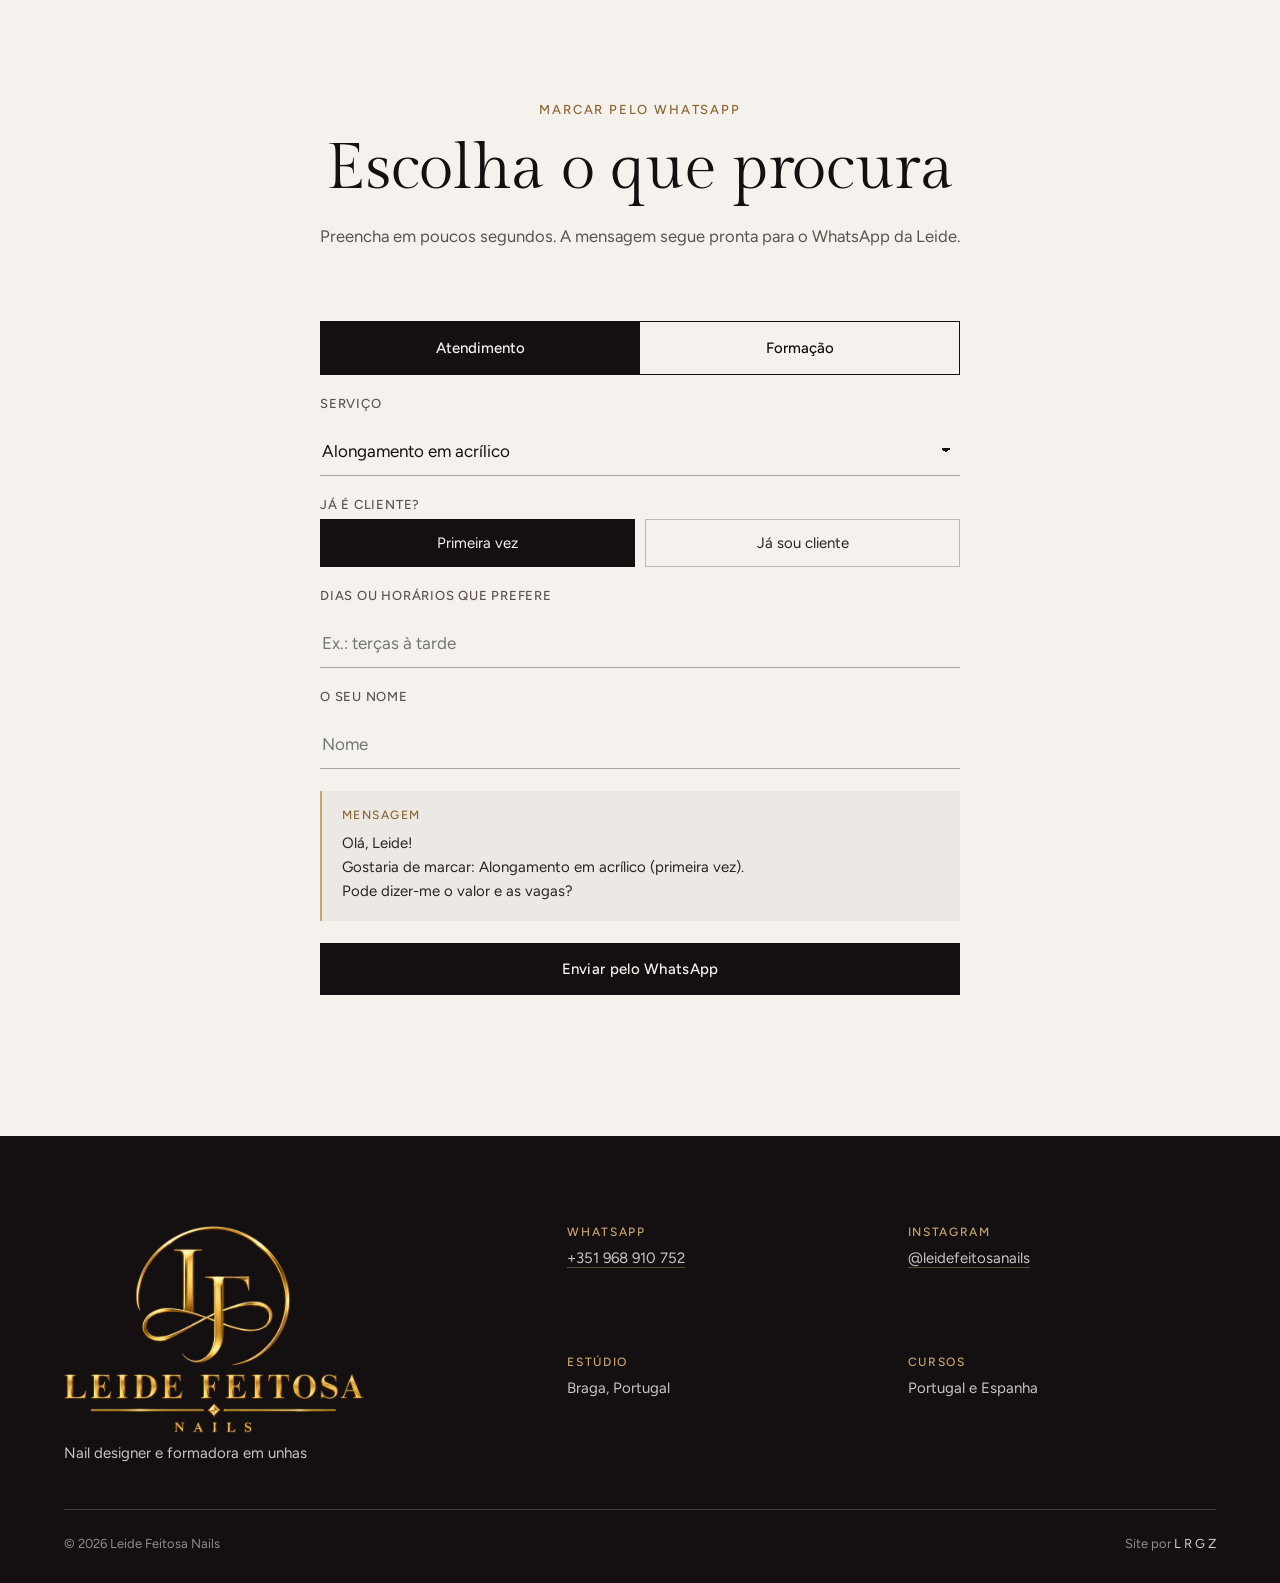
==== commit 9fc43481: "Logo oficial enviada pela cliente no lugar da reconstruída (topo, nav, rodapé, favicon, og) Co-Autho" ====
--- a/index.html
+++ b/index.html
@@ -9,19 +9,21 @@
 <meta name="theme-color" content="#ece8e3">
 <meta property="og:title" content="Leide Feitosa · Nail Designer e Formadora">
 <meta property="og:description" content="Atendimento em Braga e cursos presenciais de acrílico, gel e fibra.">
-<meta property="og:image" content="https://azeugral.github.io/leide-feitosa/assets/img/og.jpg?v=2">
-<link rel="icon" href="favicon.svg?v=2" type="image/svg+xml">
+<meta property="og:image" content="https://azeugral.github.io/leide-feitosa/assets/img/og.jpg?v=3">
+<link rel="icon" href="favicon.png?v=3" type="image/png">
+<link rel="apple-touch-icon" href="apple-touch-icon.png">
 <link rel="preconnect" href="https://fonts.googleapis.com">
 <link rel="preconnect" href="https://fonts.gstatic.com" crossorigin>
 <link href="https://fonts.googleapis.com/css2?family=Figtree:wght@400;500;600&family=Gilda+Display&display=swap" rel="stylesheet">
 <link rel="preload" as="image" href="assets/img/hero.webp">
-<link rel="stylesheet" href="assets/css/site.css?v=2">
+<link rel="preload" as="image" href="assets/img/logo.webp">
+<link rel="stylesheet" href="assets/css/site.css?v=3">
 </head>
 <body>
 
 <header class="nav" id="nav">
   <a class="marca" href="#topo" aria-label="Leide Feitosa Nails, início">
-    <span class="marca-lf" aria-hidden="true"></span>
+    <img class="marca-lf" src="assets/img/logo-lf.webp" alt="" width="741" height="672">
     <span class="marca-txt">Leide Feitosa<small>Nails</small></span>
   </a>
   <nav class="nav-links" id="menu" aria-label="Secções">
@@ -41,7 +43,7 @@
   </div>
   <div class="hero-texto">
     <p class="hero-local e e1">Braga · Portugal e Espanha</p>
-    <h1 class="hero-nome"><span class="sr">Leide Feitosa Nails</span><span class="hero-logo e e2" aria-hidden="true"></span></h1>
+    <h1 class="hero-nome"><span class="sr">Leide Feitosa Nails</span><img class="hero-logo e e2" src="assets/img/logo.webp" alt="" width="1439" height="996"></h1>
     <p class="hero-sub e e3">Nail designer e formadora. Especialista em acrílico, gel e fibra de vidro, com mais de 2.000 alunas formadas.</p>
     <div class="hero-botoes e e4">
       <a class="btn btn-verniz" href="#atendimento"><span>Fazer as unhas</span></a>
@@ -256,7 +258,7 @@
 <footer class="rodape">
   <div class="rodape-grade">
     <div>
-      <p class="rodape-logo" role="img" aria-label="Leide Feitosa Nails"></p>
+      <img class="rodape-logo" src="assets/img/logo.webp" alt="Leide Feitosa Nails" loading="lazy" width="1439" height="996">
       <p class="rodape-sub">Nail designer e formadora em unhas</p>
     </div>
     <ul class="rodape-info">
--- a/assets/css/site.css
+++ b/assets/css/site.css
@@ -5,9 +5,6 @@
   --nude:#d8b9aa; --champ:#c9a66b; --champ-claro:#e9d6ac; --champ-txt:#8a6530;
   --linha:rgba(20,16,17,.14); --linha-clara:rgba(233,214,172,.22);
   --serif:'Gilda Display',Georgia,serif; --sans:'Figtree',system-ui,sans-serif; 
-  /* dourado da logo: o degradê metálico da marca d'água dela, escurecido para o cetim */
-  --ouro:linear-gradient(158deg,#5e411c 0%,#9a7440 34%,#cfae72 50%,#8a6530 66%,#4f3616 100%);
-  --ouro-claro:linear-gradient(158deg,#b8955c 0%,#f1e2bd 45%,#c9a66b 70%,#e9d6ac 100%);
   --ease:cubic-bezier(.16,.84,.32,1);
   --pad:clamp(16px,5vw,72px);
   --nav-h:72px;
@@ -50,7 +47,7 @@
 .nav.solida{background:rgba(236,232,227,.92);-webkit-backdrop-filter:blur(10px);backdrop-filter:blur(10px);box-shadow:0 1px 0 var(--linha)}
 .marca{display:flex;align-items:center;gap:12px;text-decoration:none;line-height:1}
 /* a logo entra como máscara: a cor vem do fundo (degradê dourado), o desenho vem do SVG */
-.marca-lf{--m:url(../img/logo-lf.svg);display:block;width:50px;aspect-ratio:999/929;background:var(--ouro);-webkit-mask:var(--m) center/contain no-repeat;mask:var(--m) center/contain no-repeat}
+.marca-lf{display:block;width:48px;height:auto}
 .marca-txt{display:flex;flex-direction:column;gap:5px;font:500 12px/1 var(--sans);letter-spacing:.24em;text-transform:uppercase;color:var(--verniz);white-space:nowrap}
 .marca-txt small{font-size:9px;letter-spacing:.5em;color:var(--champ-txt)}
 .nav-links{display:flex;align-items:center;gap:clamp(18px,2.4vw,36px)}
@@ -77,8 +74,7 @@
   padding:calc(var(--nav-h) + 4vh) 0 6vh var(--pad);margin-right:-5vw}
 .hero-local{font:500 13px/1 var(--sans);letter-spacing:.14em;text-transform:uppercase;color:var(--champ-txt);margin-bottom:clamp(14px,2.4vh,24px)}
 .hero-nome{line-height:0}
-.hero-logo{--m:url(../img/logo.svg);display:block;width:min(100%,clamp(260px,29vw,480px),calc(46vh * 1.176));aspect-ratio:1767/1502;
-  background:var(--ouro);-webkit-mask:var(--m) left center/contain no-repeat;mask:var(--m) left center/contain no-repeat}
+.hero-logo{display:block;width:min(100%,clamp(280px,32vw,540px),calc(44vh * 1.445));height:auto}
 .hero-sub{max-width:30em;margin-top:clamp(16px,2.8vh,28px);font-size:clamp(16px,1.25vw,19px);color:var(--tinta-2)}
 .hero-botoes{display:flex;flex-wrap:wrap;gap:12px;margin-top:clamp(22px,4vh,40px)}
 .hero-info{list-style:none;padding:0;margin:clamp(24px,5vh,52px) 0 0;display:flex;flex-wrap:wrap;gap:10px 30px;font-size:14px;color:var(--tinta-2)}
@@ -186,7 +182,7 @@
 /* rodapé */
 .rodape{background:var(--verniz);color:rgba(245,242,238,.8);padding:clamp(56px,7vw,90px) var(--pad) 28px}
 .rodape-grade{max-width:1300px;margin:0 auto;display:grid;grid-template-columns:1fr 1.4fr;gap:40px;padding-bottom:44px;border-bottom:1px solid var(--linha-clara)}
-.rodape-logo{--m:url(../img/logo.svg);width:clamp(200px,22vw,280px);aspect-ratio:1767/1502;margin:0;background:var(--ouro-claro);-webkit-mask:var(--m) left center/contain no-repeat;mask:var(--m) left center/contain no-repeat}
+.rodape-logo{display:block;width:clamp(220px,24vw,300px);height:auto}
 .rodape-sub{margin-top:8px;font-size:15px}
 .rodape-info{list-style:none;margin:0;padding:0;display:grid;grid-template-columns:1fr 1fr;gap:22px 32px;font-size:15px}
 .rodape-info span{display:block;font:500 12px/1 var(--sans);letter-spacing:.14em;text-transform:uppercase;color:var(--champ);margin-bottom:8px}
@@ -225,7 +221,7 @@
   .hero-arte img,.hero-arte canvas,.hero-arte video{object-position:50% 10%}
   .hero-texto{grid-column:1;grid-row:2;margin:-7svh 0 0;padding:0 var(--pad) 5svh;align-self:start}
   .hero-local{font-size:12px;margin-bottom:12px}
-  .hero-logo{width:min(58vw,300px,calc(26svh * 1.176))}
+  .hero-logo{width:min(58vw,300px,calc(24svh * 1.445))}
   .hero-sub{font-size:16px;margin-top:12px}
   .hero-botoes{margin-top:20px;display:grid;grid-template-columns:1fr 1fr}
   .hero-botoes .btn{padding:0 12px}
@@ -270,7 +266,7 @@
   .hero-arte{height:50vh;height:50svh}
   .hero-texto{margin-top:-6svh;padding-bottom:3svh}
   .hero-sub{font-size:15px;line-height:1.5}
-  .hero-logo{width:min(52vw,calc(22svh * 1.176))}
+  .hero-logo{width:min(52vw,calc(20svh * 1.445))}
 }
 /* telas baixas deitadas (celular de lado) */
 @media (max-height:520px) and (orientation:landscape){
@@ -278,7 +274,7 @@
   .hero-arte{grid-column:2;grid-row:1;height:100vh;height:100svh;clip-path:inset(0 0 0 100%);
     -webkit-mask-image:linear-gradient(to right,transparent 0,#000 22%);mask-image:linear-gradient(to right,transparent 0,#000 22%)}
   .hero-texto{grid-column:1;grid-row:1;margin:0 -8vw 0 0;padding:calc(var(--nav-h) + 8px) 0 16px var(--pad);align-self:center}
-  .hero-logo{width:calc(30vh * 1.176)}
+  .hero-logo{width:calc(28vh * 1.445)}
   .hero-sub{font-size:14px;margin-top:8px}
   .hero-botoes{margin-top:14px;display:flex}
   .hero-botoes .btn{min-height:44px}
